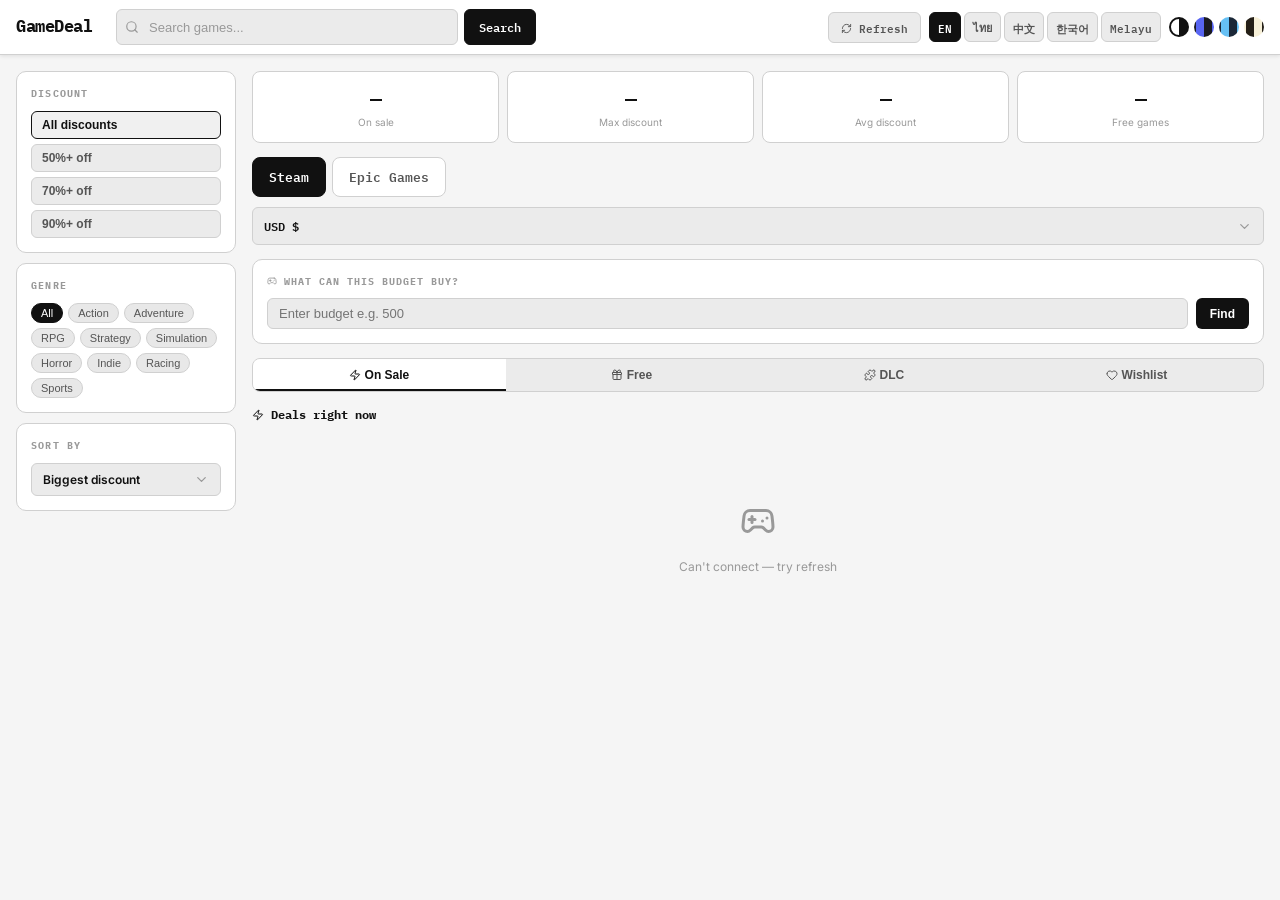
==== Home.html @ f9b7adf9 "update" ====
<!DOCTYPE html>
<html lang="en" data-theme="mono">
<head>
<meta charset="UTF-8">
<meta name="viewport" content="width=device-width, initial-scale=1.0">
<meta http-equiv="Cache-Control" content="no-cache, no-store, must-revalidate">
<meta http-equiv="Pragma" content="no-cache">
<meta http-equiv="Expires" content="0">
<script>
(function () {
  if (!/[?&]r=/.test(location.search)) {
    location.replace(location.pathname + '?r=' + Date.now() + location.hash);
  } else {
    history.replaceState(null, '', location.pathname + location.hash);
  }
})();
</script>
<title>GameDeal — Now</title>
<link rel="preconnect" href="https://fonts.googleapis.com">
<link href="https://fonts.googleapis.com/css2?family=IBM+Plex+Mono:wght@400;600;700&family=Inter:wght@400;500;600;700&display=swap" rel="stylesheet">
<script>document.write('<link rel="stylesheet" href="app/app.css?t=' + Date.now() + '">');</script>
<noscript><link rel="stylesheet" href="app/app.css"></noscript>
</head>
<body>

<header>
  <div class="hi">
    <a class="logo" href="#">Game<span>Deal</span></a>
    <div class="live-dot" id="liveDot" style="display:none"></div>
    <span class="live-label" id="liveLabel" style="display:none">LIVE</span>
    <span class="updated-at" id="updatedAt"></span>
    <div class="hs">
      <span class="si" data-icon="search"></span>
      <input type="text" id="searchInput" data-i18n-ph="search_ph" autocomplete="off">
      <button class="search-go" id="searchBtn" onclick="doSearch()" data-i18n="search_btn">Search</button>
    </div>
    <div class="hr">
      <button class="filter-btn" id="filterBtn" onclick="toggleSidebarMobile()"><span data-icon="filter"></span> <span data-i18n="filter">Filters</span></button>
      <button class="refresh-btn" id="refreshBtn" onclick="hardReload()"><span data-icon="refresh"></span> <span data-i18n="refresh">Refresh</span></button>
      <div class="lp">
        <button class="lb" data-l="en">EN</button>
        <button class="lb" data-l="th">ไทย</button>
        <button class="lb" data-l="zh">中文</button>
        <button class="lb" data-l="ko">한국어</button>
        <button class="lb" data-l="ms">Melayu</button>
      </div>
      <div class="tp">
        <button class="tb on" data-t="mono" title="Mono"></button>
        <button class="tb" data-t="dark" title="Dark"></button>
        <button class="tb" data-t="steam" title="Steam"></button>
        <button class="tb" data-t="paper" title="Paper"></button>
      </div>
    </div>
  </div>
</header>

<div class="sidebar-overlay" id="sidebarOverlay"></div>

<div class="layout">
  <aside class="sidebar" id="sidebar">
    <div class="fs">
      <div class="ft" data-i18n="discount">Discount</div>
      <div class="dbtns">
        <button class="db on" data-disc="0" data-i18n="disc_all">All discounts</button>
        <button class="db" data-disc="50" data-i18n="disc_50">50%+ off</button>
        <button class="db" data-disc="70" data-i18n="disc_70">70%+ off</button>
        <button class="db" data-disc="90" data-i18n="disc_90">90%+ off</button>
      </div>
    </div>

    <div class="fs" id="genreSection">
      <div class="ft" data-i18n="genre_label">Genre</div>
      <div class="ggrid" id="genreFilter">
        <button class="gt on" data-g="" data-i18n="genre_all">All</button>
        <button class="gt" data-g="Action">Action</button>
        <button class="gt" data-g="Adventure">Adventure</button>
        <button class="gt" data-g="RPG">RPG</button>
        <button class="gt" data-g="Strategy">Strategy</button>
        <button class="gt" data-g="Simulation">Simulation</button>
        <button class="gt" data-g="Horror">Horror</button>
        <button class="gt" data-g="Indie">Indie</button>
        <button class="gt" data-g="Racing">Racing</button>
        <button class="gt" data-g="Sports">Sports</button>
      </div>
    </div>

    <div class="fs">
      <div class="ft" data-i18n="sort_label">Sort by</div>
      <div class="dd" id="sortDd"></div>
    </div>
  </aside>

  <main>
    <div class="stats">
      <div class="sc"><span class="sn" id="stTotal">—</span><div class="sl" data-i18n="stat_total">On sale</div></div>
      <div class="sc"><span class="sn" id="stMax">—</span><div class="sl" data-i18n="stat_max">Max discount</div></div>
      <div class="sc"><span class="sn" id="stAvg">—</span><div class="sl" data-i18n="stat_avg">Avg discount</div></div>
      <div class="sc"><span class="sn" id="stFree">—</span><div class="sl" data-i18n="stat_free">Free games</div></div>
    </div>

    <div class="switch-row">
      <div class="source-switch" id="sourceSwitch"></div>
      <div class="cur-wrap" id="currencyWrap"></div>
    </div>

    <div class="bp">
      <div class="bpt"><span data-icon="gamepad"></span> <span data-i18n="budget_q">What can this budget buy?</span></div>
      <div class="brow">
        <input type="number" id="budgetIn" data-i18n-ph="budget_ph" min="0">
        <button onclick="calcBudget()" data-i18n="budget_find">Find</button>
      </div>
      <div class="bout" id="budgetOut"></div>
    </div>

    <div class="tabs">
      <button class="tab on" data-tab="sale" onclick="switchTab('sale')"><span data-icon="zap"></span> <span data-i18n="tab_sale">On Sale</span></button>
      <button class="tab" data-tab="free" onclick="switchTab('free')"><span data-icon="gift"></span> <span data-i18n="tab_free">Free</span></button>
      <button class="tab" data-tab="dlc" onclick="switchTab('dlc')"><span data-icon="puzzle"></span> <span data-i18n="tab_dlc">DLC</span></button>
      <button class="tab" data-tab="wish" onclick="switchTab('wish')"><span data-icon="heart"></span> <span data-i18n="tab_wish">Wishlist</span></button>
    </div>

    <div class="sh">
      <span class="st" id="secTitle"></span>
      <span class="rc" id="rcCount"></span>
    </div>

    <div class="gg" id="gameGrid"></div>
    <div id="sentinel"></div>
    <div class="lmi" id="lmi" data-i18n="loading">Loading...</div>
  </main>
</div>

<div class="toast" id="toast"></div>

<script>
(function () {
  var t = Date.now();
  ['config.js', 'app/i18n.js', 'sources/steam.js', 'sources/cheapshark.js', 'app/main.js'].forEach(function (src) {
    document.write('<script src="' + src + '?t=' + t + '"><\/script>');
  });
})();
</script>
</body>
</html>
---- app/app.css ----
:root[data-theme="mono"]{--bg:#f5f5f5;--surface:#fff;--surface2:#ebebeb;--border:#d0d0d0;--text:#111;--text2:#555;--text3:#999;--accent:#111;--accent-text:#fff;--sale-bg:#111;--sale-text:#fff;--tag-bg:#e8e8e8;--sh:0 1px 4px rgba(0,0,0,.1);--hover:#f0f0f0}
:root[data-theme="dark"]{--bg:#0f0f13;--surface:#1a1a22;--surface2:#252530;--border:#2e2e3a;--text:#f0f0f0;--text2:#a0a0b0;--text3:#606070;--accent:#5865f2;--accent-text:#fff;--sale-bg:#5865f2;--sale-text:#fff;--tag-bg:#252530;--sh:0 2px 8px rgba(0,0,0,.5);--hover:#20202a}
:root[data-theme="steam"]{--bg:#1b2838;--surface:#16202d;--surface2:#213246;--border:#2a475e;--text:#c6d4df;--text2:#8f98a0;--text3:#556772;--accent:#66c0f4;--accent-text:#1b2838;--sale-bg:#4c6b22;--sale-text:#a4d007;--tag-bg:#213246;--sh:0 2px 8px rgba(0,0,0,.6);--hover:#1e3344}
:root[data-theme="paper"]{--bg:#f7f0d8;--surface:#fffdf3;--surface2:#efe6c6;--border:#dccfa3;--text:#3a3320;--text2:#6d6340;--text3:#a99c6e;--accent:#241f17;--accent-text:#fff;--sale-bg:#241f17;--sale-text:#fff;--tag-bg:#ece1bf;--sh:0 1px 4px rgba(120,100,40,.15);--hover:#f1e9ce}
*,*::before,*::after{box-sizing:border-box;margin:0;padding:0}
body{background:var(--bg);color:var(--text);font-family:'Inter',sans-serif;font-size:14px;line-height:1.5;transition:background .2s,color .2s;min-height:100vh}

header{background:var(--surface);border-bottom:1px solid var(--border);position:sticky;top:0;z-index:100;box-shadow:var(--sh)}
.hi{max-width:1300px;margin:0 auto;padding:0 16px;height:54px;display:flex;align-items:center;gap:12px}
.logo{font-family:'IBM Plex Mono',monospace;font-weight:700;font-size:17px;color:var(--text);text-decoration:none;flex-shrink:0;letter-spacing:-.5px}
.logo span{color:var(--accent)}
.live-dot{width:7px;height:7px;background:#4ade80;border-radius:50%;animation:blink 1.8s ease-in-out infinite;flex-shrink:0}
.live-label{font-family:'IBM Plex Mono',monospace;font-size:10px;color:#4ade80;font-weight:700;letter-spacing:.5px;flex-shrink:0}
@keyframes blink{0%,100%{opacity:1}50%{opacity:.3}}
.updated-at{font-size:10px;color:var(--text3);flex-shrink:0;white-space:nowrap}
.hs{flex:1;max-width:420px;position:relative;display:flex;gap:6px}
.hs input{flex:1;min-width:0;padding:7px 12px 7px 32px;border:1px solid var(--border);border-radius:6px;background:var(--surface2);color:var(--text);font-size:13px;outline:none;transition:border-color .15s}
.hs input:focus{border-color:var(--accent)}
.hs input::placeholder{color:var(--text3)}
.si{position:absolute;left:9px;top:50%;transform:translateY(-50%);color:var(--text3);font-size:14px;pointer-events:none;z-index:1;display:flex;align-items:center}
.ic{width:1em;height:1em;display:inline-block;vertical-align:-.14em;flex-shrink:0}
.ic.spin{animation:spin .9s linear infinite}
.search-go{flex-shrink:0;padding:7px 14px;background:var(--accent);color:var(--accent-text);border:1px solid var(--accent);border-radius:6px;font-size:12px;font-weight:600;cursor:pointer;white-space:nowrap;font-family:'IBM Plex Mono',monospace;transition:opacity .15s}
.search-go:hover{opacity:.85}
.search-go:active{transform:translateY(1px)}
.hr{margin-left:auto;display:flex;align-items:center;gap:8px;flex-shrink:0}
.tp{display:flex;gap:5px}
.tb{width:20px;height:20px;border-radius:50%;border:2px solid transparent;cursor:pointer;transition:transform .15s,border-color .15s;flex-shrink:0}
.tb:hover{transform:scale(1.2)}
.tb.on{border-color:var(--accent)}
.tb[data-t="mono"]{background:conic-gradient(#111 0deg 180deg,#fff 180deg)}
.tb[data-t="dark"]{background:conic-gradient(#1a1a22 0deg 180deg,#5865f2 180deg)}
.tb[data-t="steam"]{background:conic-gradient(#1b2838 0deg 180deg,#66c0f4 180deg)}
.tb[data-t="paper"]{background:conic-gradient(#f7f0d8 0deg 180deg,#241f17 180deg)}
.refresh-btn{padding:5px 12px;background:var(--surface2);color:var(--text2);border:1px solid var(--border);border-radius:6px;font-size:11px;font-weight:600;cursor:pointer;transition:all .15s;font-family:'IBM Plex Mono',monospace;white-space:nowrap}
.refresh-btn:hover{border-color:var(--accent);color:var(--accent)}
.refresh-btn.spinning .ic{animation:spin .8s linear infinite}
@keyframes spin{to{transform:rotate(360deg)}}
.filter-btn{display:none;padding:6px 11px;background:var(--surface2);color:var(--text2);border:1px solid var(--border);border-radius:6px;font-size:12px;cursor:pointer;white-space:nowrap}
.filter-btn:hover{border-color:var(--accent);color:var(--accent)}

.layout{max-width:1300px;margin:0 auto;padding:16px 16px;display:grid;grid-template-columns:220px 1fr;gap:16px;align-items:start}
.layout.full{grid-template-columns:1fr}

.sidebar{position:sticky;top:70px;display:flex;flex-direction:column;gap:10px}
.fs{background:var(--surface);border:1px solid var(--border);border-radius:10px;padding:14px}
.ft{font-family:'IBM Plex Mono',monospace;font-size:10px;font-weight:700;letter-spacing:1.2px;text-transform:uppercase;color:var(--text3);margin-bottom:10px}
.bwrap{position:relative}
.bwrap span{position:absolute;left:9px;top:50%;transform:translateY(-50%);color:var(--text3);font-size:12px;pointer-events:none}
.binp{width:100%;padding:7px 10px 7px 24px;border:1px solid var(--border);border-radius:6px;background:var(--surface2);color:var(--text);font-size:13px;outline:none}
.binp:focus{border-color:var(--accent)}
.bres{margin-top:6px;font-size:11px;color:var(--accent);font-weight:600;min-height:16px}
.dbtns{display:flex;flex-direction:column;gap:5px}
.db{padding:6px 10px;border:1px solid var(--border);border-radius:6px;background:var(--surface2);color:var(--text2);font-size:12px;font-weight:600;cursor:pointer;text-align:left;transition:all .12s}
.db:hover,.db.on{border-color:var(--accent);color:var(--accent);background:var(--hover)}
.ggrid{display:flex;flex-wrap:wrap;gap:5px}
.gt{padding:3px 9px;border:1px solid var(--border);border-radius:20px;background:var(--tag-bg);color:var(--text2);font-size:11px;cursor:pointer;transition:all .12s}
.gt:hover,.gt.on{background:var(--accent);color:var(--accent-text);border-color:var(--accent)}
.dd{position:relative;width:100%}
.dd-btn{width:100%;display:flex;align-items:center;justify-content:space-between;gap:6px;padding:8px 11px;border:1px solid var(--border);border-radius:6px;background:var(--surface2);color:var(--text);font-size:12px;font-weight:600;cursor:pointer;font-family:inherit;transition:border-color .15s,box-shadow .15s}
.dd-btn:hover{border-color:var(--accent)}
.dd.open .dd-btn{border-color:var(--accent);box-shadow:0 0 0 3px color-mix(in srgb,var(--accent) 16%,transparent)}
.dd-chev{width:15px;height:15px;color:var(--text3);transition:transform .2s;flex-shrink:0}
.dd.open .dd-chev{transform:rotate(180deg)}
.dd-list{position:absolute;top:calc(100% + 5px);left:0;right:0;z-index:60;background:var(--surface);border:1px solid var(--border);border-radius:8px;box-shadow:0 8px 24px rgba(0,0,0,.18);padding:4px;opacity:0;visibility:hidden;transform:translateY(-6px);transition:opacity .16s,transform .16s,visibility .16s;max-height:280px;overflow-y:auto}
.dd.open .dd-list{opacity:1;visibility:visible;transform:translateY(0)}
.dd-opt{padding:8px 10px;border-radius:5px;font-size:12px;color:var(--text2);cursor:pointer;white-space:nowrap;transition:background .12s,color .12s}
.dd-opt:hover{background:var(--hover);color:var(--text)}
.dd-opt.on{background:var(--accent);color:var(--accent-text);font-weight:600}

.stats{display:grid;grid-template-columns:repeat(4,1fr);gap:8px;margin-bottom:14px}
.sc{background:var(--surface);border:1px solid var(--border);border-radius:8px;padding:12px 14px;text-align:center}
.sn{font-family:'IBM Plex Mono',monospace;font-size:20px;font-weight:700;color:var(--accent);display:block}
.sl{font-size:10px;color:var(--text3);margin-top:1px}

.switch-row{display:flex;align-items:center;gap:10px;margin-bottom:14px;flex-wrap:wrap}
.source-switch{display:flex;gap:6px;flex-wrap:wrap}
.src-tab{padding:8px 16px;border:1px solid var(--border);border-radius:8px;background:var(--surface);color:var(--text2);font-size:13px;font-weight:600;cursor:pointer;transition:all .15s;font-family:'IBM Plex Mono',monospace}
.src-tab:hover{border-color:var(--accent);color:var(--accent)}
.src-tab.on{background:var(--accent);color:var(--accent-text);border-color:var(--accent)}
.cur-wrap{margin-left:auto;min-width:150px}
.cur-wrap .dd-btn{font-family:'IBM Plex Mono',monospace}
.lp{display:flex;gap:3px}
.lb{padding:4px 8px;border:1px solid var(--border);border-radius:6px;background:var(--surface2);color:var(--text2);font-size:11px;font-weight:600;cursor:pointer;font-family:'IBM Plex Mono',monospace;transition:all .15s}
.lb:hover{border-color:var(--accent);color:var(--accent)}
.lb.on{background:var(--accent);color:var(--accent-text);border-color:var(--accent)}

.bp{background:var(--surface);border:1px solid var(--border);border-radius:10px;padding:14px;margin-bottom:14px}
.bpt{font-family:'IBM Plex Mono',monospace;font-size:10px;font-weight:700;letter-spacing:1px;text-transform:uppercase;color:var(--text3);margin-bottom:9px}
.brow{display:flex;gap:8px}
.brow input{flex:1;padding:7px 11px;border:1px solid var(--border);border-radius:6px;background:var(--surface2);color:var(--text);font-size:13px;outline:none;min-width:0}
.brow input:focus{border-color:var(--accent)}
.brow button{padding:7px 14px;background:var(--accent);color:var(--accent-text);border:none;border-radius:6px;font-size:12px;font-weight:600;cursor:pointer;white-space:nowrap}
.bout{margin-top:10px;display:none}
.bout.show{display:block}
.bsum{font-size:12px;color:var(--text2);margin-bottom:7px}
.bsum strong{color:var(--accent);font-family:'IBM Plex Mono',monospace}
.blist{display:flex;flex-direction:column;gap:5px}
.bi{display:flex;align-items:center;gap:8px;padding:5px 9px;background:var(--surface2);border-radius:6px;font-size:12px}
.bi img{width:38px;height:22px;object-fit:cover;border-radius:3px;flex-shrink:0}
.bin{flex:1;font-weight:500;color:var(--text);min-width:0;overflow:hidden;text-overflow:ellipsis;white-space:nowrap}
.bip{font-family:'IBM Plex Mono',monospace;font-weight:700;color:var(--accent);font-size:11px;flex-shrink:0}
.btot{margin-top:7px;text-align:right;font-size:12px;color:var(--text2)}
.btot strong{color:var(--accent);font-family:'IBM Plex Mono',monospace;font-size:14px}

.tabs{display:flex;margin-bottom:14px;border:1px solid var(--border);border-radius:8px;overflow:hidden;background:var(--surface2)}
.tab{flex:1;padding:9px 0;text-align:center;font-size:12px;font-weight:600;cursor:pointer;color:var(--text2);border:none;background:none;transition:all .15s}
.tab.on{background:var(--surface);color:var(--accent);box-shadow:inset 0 -2px 0 var(--accent)}
.tab:hover:not(.on){color:var(--text)}

.sh{display:flex;align-items:center;justify-content:space-between;margin-bottom:10px}
.st{font-family:'IBM Plex Mono',monospace;font-size:12px;font-weight:700;color:var(--text)}
.rc{font-size:11px;color:var(--text3)}

.gg{display:grid;grid-template-columns:repeat(auto-fill,minmax(174px,1fr));gap:10px}
.gc{background:var(--surface);border:1px solid var(--border);border-radius:10px;overflow:hidden;cursor:pointer;transition:transform .15s,box-shadow .15s;text-decoration:none;display:block;color:inherit}
.gc:hover{transform:translateY(-2px);box-shadow:0 6px 16px rgba(0,0,0,.13)}
.gthumb{width:100%;aspect-ratio:16/9;background:var(--surface2);position:relative;overflow:hidden}
.gthumb img{width:100%;height:100%;object-fit:cover;display:block;transition:transform .2s}
.gc:hover .gthumb img{transform:scale(1.04)}
.dbadge{position:absolute;top:5px;left:5px;background:var(--sale-bg);color:var(--sale-text);font-family:'IBM Plex Mono',monospace;font-size:10px;font-weight:700;padding:2px 5px;border-radius:3px}
.dbadge.dlc{background:#8b5cf6;color:#fff}
.wbtn{position:absolute;top:5px;right:5px;width:24px;height:24px;border-radius:50%;background:rgba(0,0,0,.55);border:none;cursor:pointer;color:#fff;display:flex;align-items:center;justify-content:center;transition:transform .15s;backdrop-filter:blur(4px)}
.wbtn .ic{width:14px;height:14px}
.wbtn:hover{transform:scale(1.15)}
.wbtn.on{background:rgba(232,48,90,.85)}
.wbtn.on .ic{fill:currentColor}
.gi{padding:9px 11px 11px}
.gname{font-size:11px;font-weight:600;color:var(--text);margin-bottom:1px;white-space:nowrap;overflow:hidden;text-overflow:ellipsis}
.gdev{font-size:10px;color:var(--text3);margin-bottom:6px;white-space:nowrap;overflow:hidden;text-overflow:ellipsis}
.gtags2{display:flex;flex-wrap:wrap;gap:3px;margin-bottom:6px;min-height:16px}
.gtag2{padding:1px 5px;background:var(--tag-bg);color:var(--text3);border-radius:3px;font-size:9px}
.grow{display:flex;align-items:center;justify-content:space-between;gap:4px}
.porig{font-size:10px;color:var(--text3);text-decoration:line-through}
.pnew{font-family:'IBM Plex Mono',monospace;font-size:13px;font-weight:700;color:var(--accent)}
.pfree{font-family:'IBM Plex Mono',monospace;font-size:12px;font-weight:700;color:#4ade80}
.grating{font-size:10px;color:var(--text3);font-family:'IBM Plex Mono',monospace;white-space:nowrap;display:inline-flex;align-items:center;gap:2px}
.grating .ic{fill:currentColor}

.gskel{background:var(--surface);border:1px solid var(--border);border-radius:10px;overflow:hidden;animation:pulse 1.4s ease-in-out infinite}
.sk-img{width:100%;aspect-ratio:16/9;background:var(--surface2)}
.sk-body{padding:9px 11px 11px}
.sk-line{height:9px;background:var(--surface2);border-radius:4px;margin-bottom:5px}
.sk-line.w70{width:70%}.sk-line.w45{width:45%}.sk-line.w80{width:80%}
@keyframes pulse{0%,100%{opacity:1}50%{opacity:.45}}

.empty{grid-column:1/-1;text-align:center;padding:60px 20px;color:var(--text3)}
.empty .big{font-size:36px;margin-bottom:10px}
.empty p{font-size:12px}
#sentinel{height:1px}
.lmi{text-align:center;padding:18px;font-size:11px;color:var(--text3);font-family:'IBM Plex Mono',monospace;display:none}

.toast{position:fixed;bottom:22px;left:50%;transform:translateX(-50%) translateY(70px);background:var(--surface);border:1px solid var(--border);color:var(--text);padding:9px 18px;border-radius:8px;font-size:12px;box-shadow:0 4px 18px rgba(0,0,0,.2);z-index:300;transition:transform .22s;white-space:nowrap;pointer-events:none}
.toast.show{transform:translateX(-50%) translateY(0)}

.sidebar-overlay{display:none;position:fixed;inset:0;z-index:149;background:rgba(0,0,0,.5);backdrop-filter:blur(2px)}
.sidebar-overlay.show{display:block}

@media(max-width:900px){
  .tp{display:none}
  .updated-at{display:none}
}

@media(max-width:768px){
  .hi{gap:8px;padding:0 12px}
  .hs{max-width:none;flex:1}
  .refresh-btn{display:none}
  .filter-btn{display:flex;align-items:center;gap:4px}

  .layout{grid-template-columns:1fr !important;padding:12px}
  .layout.full{grid-template-columns:1fr}

  .sidebar{
    position:fixed;
    top:54px;
    left:0;
    bottom:0;
    width:min(280px,85vw);
    transform:translateX(-100%);
    transition:transform .25s ease;
    z-index:150;
    overflow-y:auto;
    background:var(--surface);
    border-right:1px solid var(--border);
    padding:12px;
    display:flex !important;
    flex-direction:column;
    gap:10px;
    box-shadow:4px 0 24px rgba(0,0,0,.15);
  }
  .sidebar.open{transform:translateX(0)}

  .stats{grid-template-columns:repeat(2,1fr)}
  .gg{grid-template-columns:repeat(auto-fill,minmax(148px,1fr));gap:8px}

  .tabs .tab{font-size:11px;padding:8px 4px}

  .bp{padding:12px}
  .brow{flex-direction:column}
  .brow button{width:100%}
}

@media(max-width:400px){
  .gg{grid-template-columns:repeat(2,1fr)}
  .logo{font-size:15px}
}
---- app/app.css ----
:root[data-theme="mono"]{--bg:#f5f5f5;--surface:#fff;--surface2:#ebebeb;--border:#d0d0d0;--text:#111;--text2:#555;--text3:#999;--accent:#111;--accent-text:#fff;--sale-bg:#111;--sale-text:#fff;--tag-bg:#e8e8e8;--sh:0 1px 4px rgba(0,0,0,.1);--hover:#f0f0f0}
:root[data-theme="dark"]{--bg:#0f0f13;--surface:#1a1a22;--surface2:#252530;--border:#2e2e3a;--text:#f0f0f0;--text2:#a0a0b0;--text3:#606070;--accent:#5865f2;--accent-text:#fff;--sale-bg:#5865f2;--sale-text:#fff;--tag-bg:#252530;--sh:0 2px 8px rgba(0,0,0,.5);--hover:#20202a}
:root[data-theme="steam"]{--bg:#1b2838;--surface:#16202d;--surface2:#213246;--border:#2a475e;--text:#c6d4df;--text2:#8f98a0;--text3:#556772;--accent:#66c0f4;--accent-text:#1b2838;--sale-bg:#4c6b22;--sale-text:#a4d007;--tag-bg:#213246;--sh:0 2px 8px rgba(0,0,0,.6);--hover:#1e3344}
:root[data-theme="paper"]{--bg:#f7f0d8;--surface:#fffdf3;--surface2:#efe6c6;--border:#dccfa3;--text:#3a3320;--text2:#6d6340;--text3:#a99c6e;--accent:#241f17;--accent-text:#fff;--sale-bg:#241f17;--sale-text:#fff;--tag-bg:#ece1bf;--sh:0 1px 4px rgba(120,100,40,.15);--hover:#f1e9ce}
*,*::before,*::after{box-sizing:border-box;margin:0;padding:0}
body{background:var(--bg);color:var(--text);font-family:'Inter',sans-serif;font-size:14px;line-height:1.5;transition:background .2s,color .2s;min-height:100vh}

header{background:var(--surface);border-bottom:1px solid var(--border);position:sticky;top:0;z-index:100;box-shadow:var(--sh)}
.hi{max-width:1300px;margin:0 auto;padding:0 16px;height:54px;display:flex;align-items:center;gap:12px}
.logo{font-family:'IBM Plex Mono',monospace;font-weight:700;font-size:17px;color:var(--text);text-decoration:none;flex-shrink:0;letter-spacing:-.5px}
.logo span{color:var(--accent)}
.live-dot{width:7px;height:7px;background:#4ade80;border-radius:50%;animation:blink 1.8s ease-in-out infinite;flex-shrink:0}
.live-label{font-family:'IBM Plex Mono',monospace;font-size:10px;color:#4ade80;font-weight:700;letter-spacing:.5px;flex-shrink:0}
@keyframes blink{0%,100%{opacity:1}50%{opacity:.3}}
.updated-at{font-size:10px;color:var(--text3);flex-shrink:0;white-space:nowrap}
.hs{flex:1;max-width:420px;position:relative;display:flex;gap:6px}
.hs input{flex:1;min-width:0;padding:7px 12px 7px 32px;border:1px solid var(--border);border-radius:6px;background:var(--surface2);color:var(--text);font-size:13px;outline:none;transition:border-color .15s}
.hs input:focus{border-color:var(--accent)}
.hs input::placeholder{color:var(--text3)}
.si{position:absolute;left:9px;top:50%;transform:translateY(-50%);color:var(--text3);font-size:14px;pointer-events:none;z-index:1;display:flex;align-items:center}
.ic{width:1em;height:1em;display:inline-block;vertical-align:-.14em;flex-shrink:0}
.ic.spin{animation:spin .9s linear infinite}
.search-go{flex-shrink:0;padding:7px 14px;background:var(--accent);color:var(--accent-text);border:1px solid var(--accent);border-radius:6px;font-size:12px;font-weight:600;cursor:pointer;white-space:nowrap;font-family:'IBM Plex Mono',monospace;transition:opacity .15s}
.search-go:hover{opacity:.85}
.search-go:active{transform:translateY(1px)}
.hr{margin-left:auto;display:flex;align-items:center;gap:8px;flex-shrink:0}
.tp{display:flex;gap:5px}
.tb{width:20px;height:20px;border-radius:50%;border:2px solid transparent;cursor:pointer;transition:transform .15s,border-color .15s;flex-shrink:0}
.tb:hover{transform:scale(1.2)}
.tb.on{border-color:var(--accent)}
.tb[data-t="mono"]{background:conic-gradient(#111 0deg 180deg,#fff 180deg)}
.tb[data-t="dark"]{background:conic-gradient(#1a1a22 0deg 180deg,#5865f2 180deg)}
.tb[data-t="steam"]{background:conic-gradient(#1b2838 0deg 180deg,#66c0f4 180deg)}
.tb[data-t="paper"]{background:conic-gradient(#f7f0d8 0deg 180deg,#241f17 180deg)}
.refresh-btn{padding:5px 12px;background:var(--surface2);color:var(--text2);border:1px solid var(--border);border-radius:6px;font-size:11px;font-weight:600;cursor:pointer;transition:all .15s;font-family:'IBM Plex Mono',monospace;white-space:nowrap}
.refresh-btn:hover{border-color:var(--accent);color:var(--accent)}
.refresh-btn.spinning .ic{animation:spin .8s linear infinite}
@keyframes spin{to{transform:rotate(360deg)}}
.filter-btn{display:none;padding:6px 11px;background:var(--surface2);color:var(--text2);border:1px solid var(--border);border-radius:6px;font-size:12px;cursor:pointer;white-space:nowrap}
.filter-btn:hover{border-color:var(--accent);color:var(--accent)}

.layout{max-width:1300px;margin:0 auto;padding:16px 16px;display:grid;grid-template-columns:220px 1fr;gap:16px;align-items:start}
.layout.full{grid-template-columns:1fr}

.sidebar{position:sticky;top:70px;display:flex;flex-direction:column;gap:10px}
.fs{background:var(--surface);border:1px solid var(--border);border-radius:10px;padding:14px}
.ft{font-family:'IBM Plex Mono',monospace;font-size:10px;font-weight:700;letter-spacing:1.2px;text-transform:uppercase;color:var(--text3);margin-bottom:10px}
.bwrap{position:relative}
.bwrap span{position:absolute;left:9px;top:50%;transform:translateY(-50%);color:var(--text3);font-size:12px;pointer-events:none}
.binp{width:100%;padding:7px 10px 7px 24px;border:1px solid var(--border);border-radius:6px;background:var(--surface2);color:var(--text);font-size:13px;outline:none}
.binp:focus{border-color:var(--accent)}
.bres{margin-top:6px;font-size:11px;color:var(--accent);font-weight:600;min-height:16px}
.dbtns{display:flex;flex-direction:column;gap:5px}
.db{padding:6px 10px;border:1px solid var(--border);border-radius:6px;background:var(--surface2);color:var(--text2);font-size:12px;font-weight:600;cursor:pointer;text-align:left;transition:all .12s}
.db:hover,.db.on{border-color:var(--accent);color:var(--accent);background:var(--hover)}
.ggrid{display:flex;flex-wrap:wrap;gap:5px}
.gt{padding:3px 9px;border:1px solid var(--border);border-radius:20px;background:var(--tag-bg);color:var(--text2);font-size:11px;cursor:pointer;transition:all .12s}
.gt:hover,.gt.on{background:var(--accent);color:var(--accent-text);border-color:var(--accent)}
.dd{position:relative;width:100%}
.dd-btn{width:100%;display:flex;align-items:center;justify-content:space-between;gap:6px;padding:8px 11px;border:1px solid var(--border);border-radius:6px;background:var(--surface2);color:var(--text);font-size:12px;font-weight:600;cursor:pointer;font-family:inherit;transition:border-color .15s,box-shadow .15s}
.dd-btn:hover{border-color:var(--accent)}
.dd.open .dd-btn{border-color:var(--accent);box-shadow:0 0 0 3px color-mix(in srgb,var(--accent) 16%,transparent)}
.dd-chev{width:15px;height:15px;color:var(--text3);transition:transform .2s;flex-shrink:0}
.dd.open .dd-chev{transform:rotate(180deg)}
.dd-list{position:absolute;top:calc(100% + 5px);left:0;right:0;z-index:60;background:var(--surface);border:1px solid var(--border);border-radius:8px;box-shadow:0 8px 24px rgba(0,0,0,.18);padding:4px;opacity:0;visibility:hidden;transform:translateY(-6px);transition:opacity .16s,transform .16s,visibility .16s;max-height:280px;overflow-y:auto}
.dd.open .dd-list{opacity:1;visibility:visible;transform:translateY(0)}
.dd-opt{padding:8px 10px;border-radius:5px;font-size:12px;color:var(--text2);cursor:pointer;white-space:nowrap;transition:background .12s,color .12s}
.dd-opt:hover{background:var(--hover);color:var(--text)}
.dd-opt.on{background:var(--accent);color:var(--accent-text);font-weight:600}

.stats{display:grid;grid-template-columns:repeat(4,1fr);gap:8px;margin-bottom:14px}
.sc{background:var(--surface);border:1px solid var(--border);border-radius:8px;padding:12px 14px;text-align:center}
.sn{font-family:'IBM Plex Mono',monospace;font-size:20px;font-weight:700;color:var(--accent);display:block}
.sl{font-size:10px;color:var(--text3);margin-top:1px}

.switch-row{display:flex;align-items:center;gap:10px;margin-bottom:14px;flex-wrap:wrap}
.source-switch{display:flex;gap:6px;flex-wrap:wrap}
.src-tab{padding:8px 16px;border:1px solid var(--border);border-radius:8px;background:var(--surface);color:var(--text2);font-size:13px;font-weight:600;cursor:pointer;transition:all .15s;font-family:'IBM Plex Mono',monospace}
.src-tab:hover{border-color:var(--accent);color:var(--accent)}
.src-tab.on{background:var(--accent);color:var(--accent-text);border-color:var(--accent)}
.cur-wrap{margin-left:auto;min-width:150px}
.cur-wrap .dd-btn{font-family:'IBM Plex Mono',monospace}
.lp{display:flex;gap:3px}
.lb{padding:4px 8px;border:1px solid var(--border);border-radius:6px;background:var(--surface2);color:var(--text2);font-size:11px;font-weight:600;cursor:pointer;font-family:'IBM Plex Mono',monospace;transition:all .15s}
.lb:hover{border-color:var(--accent);color:var(--accent)}
.lb.on{background:var(--accent);color:var(--accent-text);border-color:var(--accent)}

.bp{background:var(--surface);border:1px solid var(--border);border-radius:10px;padding:14px;margin-bottom:14px}
.bpt{font-family:'IBM Plex Mono',monospace;font-size:10px;font-weight:700;letter-spacing:1px;text-transform:uppercase;color:var(--text3);margin-bottom:9px}
.brow{display:flex;gap:8px}
.brow input{flex:1;padding:7px 11px;border:1px solid var(--border);border-radius:6px;background:var(--surface2);color:var(--text);font-size:13px;outline:none;min-width:0}
.brow input:focus{border-color:var(--accent)}
.brow button{padding:7px 14px;background:var(--accent);color:var(--accent-text);border:none;border-radius:6px;font-size:12px;font-weight:600;cursor:pointer;white-space:nowrap}
.bout{margin-top:10px;display:none}
.bout.show{display:block}
.bsum{font-size:12px;color:var(--text2);margin-bottom:7px}
.bsum strong{color:var(--accent);font-family:'IBM Plex Mono',monospace}
.blist{display:flex;flex-direction:column;gap:5px}
.bi{display:flex;align-items:center;gap:8px;padding:5px 9px;background:var(--surface2);border-radius:6px;font-size:12px}
.bi img{width:38px;height:22px;object-fit:cover;border-radius:3px;flex-shrink:0}
.bin{flex:1;font-weight:500;color:var(--text);min-width:0;overflow:hidden;text-overflow:ellipsis;white-space:nowrap}
.bip{font-family:'IBM Plex Mono',monospace;font-weight:700;color:var(--accent);font-size:11px;flex-shrink:0}
.btot{margin-top:7px;text-align:right;font-size:12px;color:var(--text2)}
.btot strong{color:var(--accent);font-family:'IBM Plex Mono',monospace;font-size:14px}

.tabs{display:flex;margin-bottom:14px;border:1px solid var(--border);border-radius:8px;overflow:hidden;background:var(--surface2)}
.tab{flex:1;padding:9px 0;text-align:center;font-size:12px;font-weight:600;cursor:pointer;color:var(--text2);border:none;background:none;transition:all .15s}
.tab.on{background:var(--surface);color:var(--accent);box-shadow:inset 0 -2px 0 var(--accent)}
.tab:hover:not(.on){color:var(--text)}

.sh{display:flex;align-items:center;justify-content:space-between;margin-bottom:10px}
.st{font-family:'IBM Plex Mono',monospace;font-size:12px;font-weight:700;color:var(--text)}
.rc{font-size:11px;color:var(--text3)}

.gg{display:grid;grid-template-columns:repeat(auto-fill,minmax(174px,1fr));gap:10px}
.gc{background:var(--surface);border:1px solid var(--border);border-radius:10px;overflow:hidden;cursor:pointer;transition:transform .15s,box-shadow .15s;text-decoration:none;display:block;color:inherit}
.gc:hover{transform:translateY(-2px);box-shadow:0 6px 16px rgba(0,0,0,.13)}
.gthumb{width:100%;aspect-ratio:16/9;background:var(--surface2);position:relative;overflow:hidden}
.gthumb img{width:100%;height:100%;object-fit:cover;display:block;transition:transform .2s}
.gc:hover .gthumb img{transform:scale(1.04)}
.dbadge{position:absolute;top:5px;left:5px;background:var(--sale-bg);color:var(--sale-text);font-family:'IBM Plex Mono',monospace;font-size:10px;font-weight:700;padding:2px 5px;border-radius:3px}
.dbadge.dlc{background:#8b5cf6;color:#fff}
.wbtn{position:absolute;top:5px;right:5px;width:24px;height:24px;border-radius:50%;background:rgba(0,0,0,.55);border:none;cursor:pointer;color:#fff;display:flex;align-items:center;justify-content:center;transition:transform .15s;backdrop-filter:blur(4px)}
.wbtn .ic{width:14px;height:14px}
.wbtn:hover{transform:scale(1.15)}
.wbtn.on{background:rgba(232,48,90,.85)}
.wbtn.on .ic{fill:currentColor}
.gi{padding:9px 11px 11px}
.gname{font-size:11px;font-weight:600;color:var(--text);margin-bottom:1px;white-space:nowrap;overflow:hidden;text-overflow:ellipsis}
.gdev{font-size:10px;color:var(--text3);margin-bottom:6px;white-space:nowrap;overflow:hidden;text-overflow:ellipsis}
.gtags2{display:flex;flex-wrap:wrap;gap:3px;margin-bottom:6px;min-height:16px}
.gtag2{padding:1px 5px;background:var(--tag-bg);color:var(--text3);border-radius:3px;font-size:9px}
.grow{display:flex;align-items:center;justify-content:space-between;gap:4px}
.porig{font-size:10px;color:var(--text3);text-decoration:line-through}
.pnew{font-family:'IBM Plex Mono',monospace;font-size:13px;font-weight:700;color:var(--accent)}
.pfree{font-family:'IBM Plex Mono',monospace;font-size:12px;font-weight:700;color:#4ade80}
.grating{font-size:10px;color:var(--text3);font-family:'IBM Plex Mono',monospace;white-space:nowrap;display:inline-flex;align-items:center;gap:2px}
.grating .ic{fill:currentColor}

.gskel{background:var(--surface);border:1px solid var(--border);border-radius:10px;overflow:hidden;animation:pulse 1.4s ease-in-out infinite}
.sk-img{width:100%;aspect-ratio:16/9;background:var(--surface2)}
.sk-body{padding:9px 11px 11px}
.sk-line{height:9px;background:var(--surface2);border-radius:4px;margin-bottom:5px}
.sk-line.w70{width:70%}.sk-line.w45{width:45%}.sk-line.w80{width:80%}
@keyframes pulse{0%,100%{opacity:1}50%{opacity:.45}}

.empty{grid-column:1/-1;text-align:center;padding:60px 20px;color:var(--text3)}
.empty .big{font-size:36px;margin-bottom:10px}
.empty p{font-size:12px}
#sentinel{height:1px}
.lmi{text-align:center;padding:18px;font-size:11px;color:var(--text3);font-family:'IBM Plex Mono',monospace;display:none}

.toast{position:fixed;bottom:22px;left:50%;transform:translateX(-50%) translateY(70px);background:var(--surface);border:1px solid var(--border);color:var(--text);padding:9px 18px;border-radius:8px;font-size:12px;box-shadow:0 4px 18px rgba(0,0,0,.2);z-index:300;transition:transform .22s;white-space:nowrap;pointer-events:none}
.toast.show{transform:translateX(-50%) translateY(0)}

.sidebar-overlay{display:none;position:fixed;inset:0;z-index:149;background:rgba(0,0,0,.5);backdrop-filter:blur(2px)}
.sidebar-overlay.show{display:block}

@media(max-width:900px){
  .tp{display:none}
  .updated-at{display:none}
}

@media(max-width:768px){
  .hi{gap:8px;padding:0 12px}
  .hs{max-width:none;flex:1}
  .refresh-btn{display:none}
  .filter-btn{display:flex;align-items:center;gap:4px}

  .layout{grid-template-columns:1fr !important;padding:12px}
  .layout.full{grid-template-columns:1fr}

  .sidebar{
    position:fixed;
    top:54px;
    left:0;
    bottom:0;
    width:min(280px,85vw);
    transform:translateX(-100%);
    transition:transform .25s ease;
    z-index:150;
    overflow-y:auto;
    background:var(--surface);
    border-right:1px solid var(--border);
    padding:12px;
    display:flex !important;
    flex-direction:column;
    gap:10px;
    box-shadow:4px 0 24px rgba(0,0,0,.15);
  }
  .sidebar.open{transform:translateX(0)}

  .stats{grid-template-columns:repeat(2,1fr)}
  .gg{grid-template-columns:repeat(auto-fill,minmax(148px,1fr));gap:8px}

  .tabs .tab{font-size:11px;padding:8px 4px}

  .bp{padding:12px}
  .brow{flex-direction:column}
  .brow button{width:100%}
}

@media(max-width:400px){
  .gg{grid-template-columns:repeat(2,1fr)}
  .logo{font-size:15px}
}
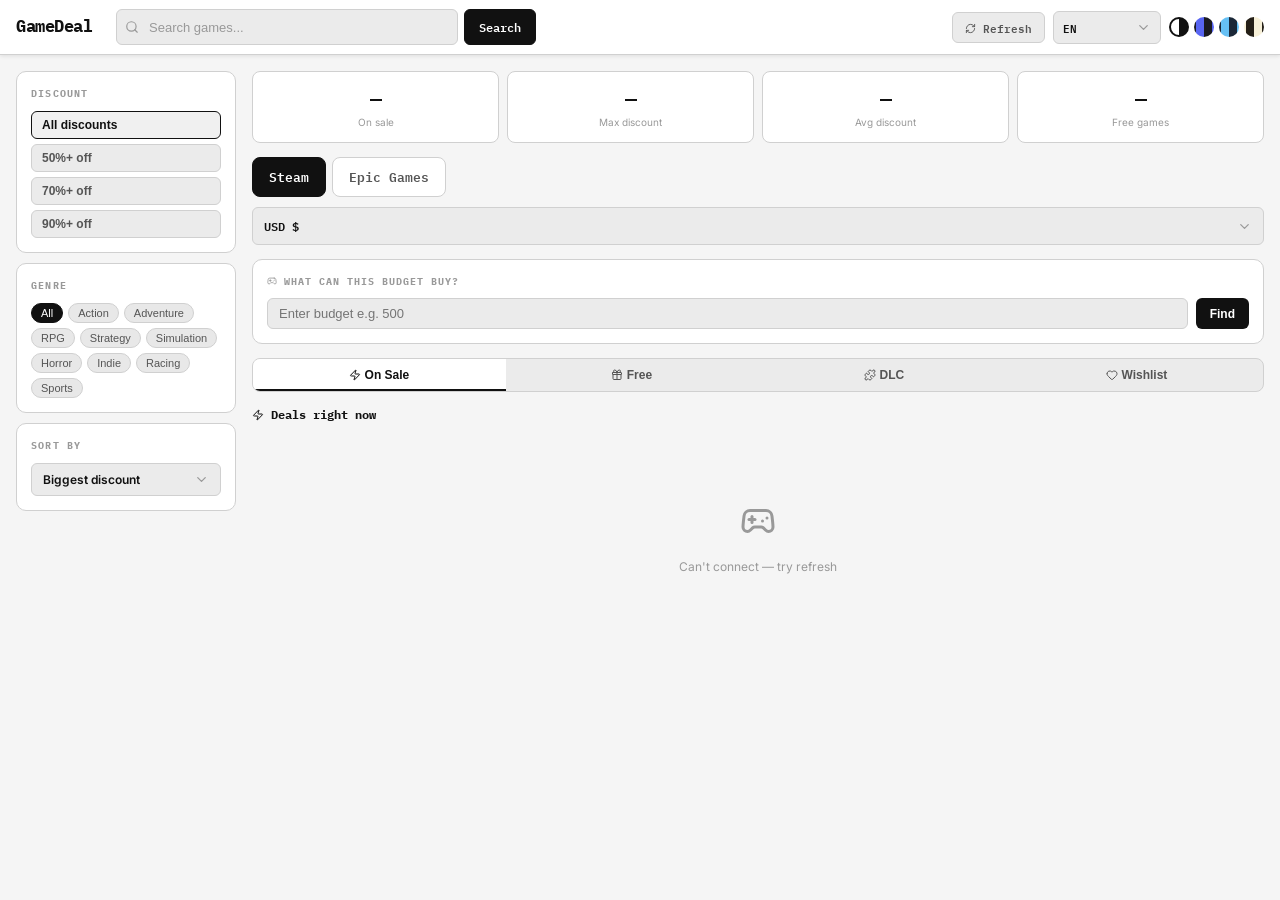
==== commit afbb2284: "update" ====
--- a/Home.html
+++ b/Home.html
@@ -37,13 +37,7 @@
     <div class="hr">
       <button class="filter-btn" id="filterBtn" onclick="toggleSidebarMobile()"><span data-icon="filter"></span> <span data-i18n="filter">Filters</span></button>
       <button class="refresh-btn" id="refreshBtn" onclick="hardReload()"><span data-icon="refresh"></span> <span data-i18n="refresh">Refresh</span></button>
-      <div class="lp">
-        <button class="lb" data-l="en">EN</button>
-        <button class="lb" data-l="th">ไทย</button>
-        <button class="lb" data-l="zh">中文</button>
-        <button class="lb" data-l="ko">한국어</button>
-        <button class="lb" data-l="ms">Melayu</button>
-      </div>
+      <div class="lang-dd" id="langDd"></div>
       <div class="tp">
         <button class="tb on" data-t="mono" title="Mono"></button>
         <button class="tb" data-t="dark" title="Dark"></button>
--- a/app/app.css
+++ b/app/app.css
@@ -80,10 +80,8 @@
 .src-tab.on{background:var(--accent);color:var(--accent-text);border-color:var(--accent)}
 .cur-wrap{margin-left:auto;min-width:150px}
 .cur-wrap .dd-btn{font-family:'IBM Plex Mono',monospace}
-.lp{display:flex;gap:3px}
-.lb{padding:4px 8px;border:1px solid var(--border);border-radius:6px;background:var(--surface2);color:var(--text2);font-size:11px;font-weight:600;cursor:pointer;font-family:'IBM Plex Mono',monospace;transition:all .15s}
-.lb:hover{border-color:var(--accent);color:var(--accent)}
-.lb.on{background:var(--accent);color:var(--accent-text);border-color:var(--accent)}
+.lang-dd{width:108px;flex-shrink:0}
+.lang-dd .dd-btn{padding:6px 9px;font-size:11px;font-family:'IBM Plex Mono',monospace}
 
 .bp{background:var(--surface);border:1px solid var(--border);border-radius:10px;padding:14px;margin-bottom:14px}
 .bpt{font-family:'IBM Plex Mono',monospace;font-size:10px;font-weight:700;letter-spacing:1px;text-transform:uppercase;color:var(--text3);margin-bottom:9px}
@@ -156,51 +154,47 @@
 .sidebar-overlay{display:none;position:fixed;inset:0;z-index:149;background:rgba(0,0,0,.5);backdrop-filter:blur(2px)}
 .sidebar-overlay.show{display:block}
 
+/* tablet (iPad portrait) + mobile: sidebar -> slide-in drawer */
 @media(max-width:900px){
-  .tp{display:none}
   .updated-at{display:none}
-}
-
-@media(max-width:768px){
+  .refresh-btn{display:none}
+  .filter-btn{display:flex;align-items:center;gap:5px}
   .hi{gap:8px;padding:0 12px}
   .hs{max-width:none;flex:1}
-  .refresh-btn{display:none}
-  .filter-btn{display:flex;align-items:center;gap:4px}
-
-  .layout{grid-template-columns:1fr !important;padding:12px}
-  .layout.full{grid-template-columns:1fr}
-
-  .sidebar{
-    position:fixed;
-    top:54px;
-    left:0;
-    bottom:0;
-    width:min(280px,85vw);
-    transform:translateX(-100%);
-    transition:transform .25s ease;
-    z-index:150;
-    overflow-y:auto;
-    background:var(--surface);
-    border-right:1px solid var(--border);
-    padding:12px;
-    display:flex !important;
-    flex-direction:column;
-    gap:10px;
-    box-shadow:4px 0 24px rgba(0,0,0,.15);
-  }
+
+  .layout{grid-template-columns:1fr !important;padding:14px}
+  .sidebar{position:fixed;top:54px;left:0;bottom:0;width:min(300px,86vw);transform:translateX(-100%);transition:transform .25s ease;z-index:150;overflow-y:auto;background:var(--surface);border-right:1px solid var(--border);padding:14px;display:flex !important;flex-direction:column;gap:12px;box-shadow:4px 0 24px rgba(0,0,0,.18)}
   .sidebar.open{transform:translateX(0)}
 
-  .stats{grid-template-columns:repeat(2,1fr)}
-  .gg{grid-template-columns:repeat(auto-fill,minmax(148px,1fr));gap:8px}
-
-  .tabs .tab{font-size:11px;padding:8px 4px}
-
-  .bp{padding:12px}
+  .gg{grid-template-columns:repeat(auto-fill,minmax(150px,1fr));gap:10px}
+}
+
+/* phones */
+@media(max-width:600px){
+  .tp{display:none}
+  .hi{height:52px;gap:6px;padding:0 10px}
+  .lang-dd{width:90px}
+  .lang-dd .dd-btn{padding:6px 7px}
+  .hs input,.brow input,#budgetIn{font-size:16px}
+
+  .stats{grid-template-columns:repeat(2,1fr);gap:8px}
+  .sn{font-size:18px}
+  .gg{grid-template-columns:repeat(2,1fr);gap:8px}
+
+  .switch-row{gap:8px}
+  .source-switch{flex:1}
+  .src-tab{flex:1;text-align:center;padding:9px 8px}
+  .cur-wrap{margin-left:0;width:100%;min-width:0}
+
+  .tabs .tab{font-size:11px;padding:9px 3px}
   .brow{flex-direction:column}
   .brow button{width:100%}
+  .bp{padding:12px}
+
+  .dd-btn,.src-tab,.db,.gt,.brow input,.brow button{min-height:40px}
 }
 
-@media(max-width:400px){
-  .gg{grid-template-columns:repeat(2,1fr)}
+@media(max-width:380px){
   .logo{font-size:15px}
+  .search-go{padding:7px 10px}
 }
--- a/app/app.css
+++ b/app/app.css
@@ -80,10 +80,8 @@
 .src-tab.on{background:var(--accent);color:var(--accent-text);border-color:var(--accent)}
 .cur-wrap{margin-left:auto;min-width:150px}
 .cur-wrap .dd-btn{font-family:'IBM Plex Mono',monospace}
-.lp{display:flex;gap:3px}
-.lb{padding:4px 8px;border:1px solid var(--border);border-radius:6px;background:var(--surface2);color:var(--text2);font-size:11px;font-weight:600;cursor:pointer;font-family:'IBM Plex Mono',monospace;transition:all .15s}
-.lb:hover{border-color:var(--accent);color:var(--accent)}
-.lb.on{background:var(--accent);color:var(--accent-text);border-color:var(--accent)}
+.lang-dd{width:108px;flex-shrink:0}
+.lang-dd .dd-btn{padding:6px 9px;font-size:11px;font-family:'IBM Plex Mono',monospace}
 
 .bp{background:var(--surface);border:1px solid var(--border);border-radius:10px;padding:14px;margin-bottom:14px}
 .bpt{font-family:'IBM Plex Mono',monospace;font-size:10px;font-weight:700;letter-spacing:1px;text-transform:uppercase;color:var(--text3);margin-bottom:9px}
@@ -156,51 +154,47 @@
 .sidebar-overlay{display:none;position:fixed;inset:0;z-index:149;background:rgba(0,0,0,.5);backdrop-filter:blur(2px)}
 .sidebar-overlay.show{display:block}
 
+/* tablet (iPad portrait) + mobile: sidebar -> slide-in drawer */
 @media(max-width:900px){
-  .tp{display:none}
   .updated-at{display:none}
-}
-
-@media(max-width:768px){
+  .refresh-btn{display:none}
+  .filter-btn{display:flex;align-items:center;gap:5px}
   .hi{gap:8px;padding:0 12px}
   .hs{max-width:none;flex:1}
-  .refresh-btn{display:none}
-  .filter-btn{display:flex;align-items:center;gap:4px}
-
-  .layout{grid-template-columns:1fr !important;padding:12px}
-  .layout.full{grid-template-columns:1fr}
-
-  .sidebar{
-    position:fixed;
-    top:54px;
-    left:0;
-    bottom:0;
-    width:min(280px,85vw);
-    transform:translateX(-100%);
-    transition:transform .25s ease;
-    z-index:150;
-    overflow-y:auto;
-    background:var(--surface);
-    border-right:1px solid var(--border);
-    padding:12px;
-    display:flex !important;
-    flex-direction:column;
-    gap:10px;
-    box-shadow:4px 0 24px rgba(0,0,0,.15);
-  }
+
+  .layout{grid-template-columns:1fr !important;padding:14px}
+  .sidebar{position:fixed;top:54px;left:0;bottom:0;width:min(300px,86vw);transform:translateX(-100%);transition:transform .25s ease;z-index:150;overflow-y:auto;background:var(--surface);border-right:1px solid var(--border);padding:14px;display:flex !important;flex-direction:column;gap:12px;box-shadow:4px 0 24px rgba(0,0,0,.18)}
   .sidebar.open{transform:translateX(0)}
 
-  .stats{grid-template-columns:repeat(2,1fr)}
-  .gg{grid-template-columns:repeat(auto-fill,minmax(148px,1fr));gap:8px}
-
-  .tabs .tab{font-size:11px;padding:8px 4px}
-
-  .bp{padding:12px}
+  .gg{grid-template-columns:repeat(auto-fill,minmax(150px,1fr));gap:10px}
+}
+
+/* phones */
+@media(max-width:600px){
+  .tp{display:none}
+  .hi{height:52px;gap:6px;padding:0 10px}
+  .lang-dd{width:90px}
+  .lang-dd .dd-btn{padding:6px 7px}
+  .hs input,.brow input,#budgetIn{font-size:16px}
+
+  .stats{grid-template-columns:repeat(2,1fr);gap:8px}
+  .sn{font-size:18px}
+  .gg{grid-template-columns:repeat(2,1fr);gap:8px}
+
+  .switch-row{gap:8px}
+  .source-switch{flex:1}
+  .src-tab{flex:1;text-align:center;padding:9px 8px}
+  .cur-wrap{margin-left:0;width:100%;min-width:0}
+
+  .tabs .tab{font-size:11px;padding:9px 3px}
   .brow{flex-direction:column}
   .brow button{width:100%}
+  .bp{padding:12px}
+
+  .dd-btn,.src-tab,.db,.gt,.brow input,.brow button{min-height:40px}
 }
 
-@media(max-width:400px){
-  .gg{grid-template-columns:repeat(2,1fr)}
+@media(max-width:380px){
   .logo{font-size:15px}
+  .search-go{padding:7px 10px}
 }
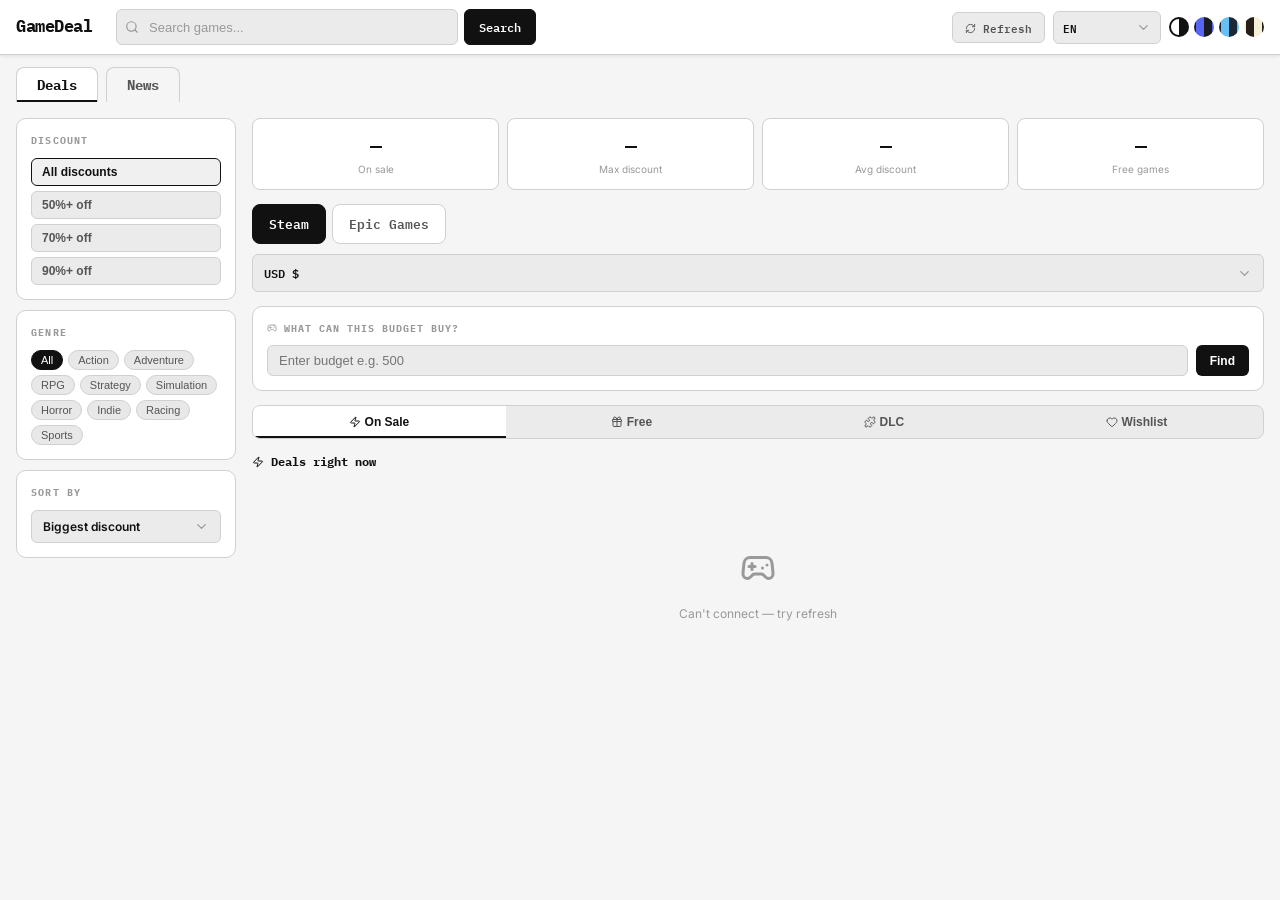
==== commit 2ed5d741: "Mobile/iPad responsive header, language dropdown, News nav stub - Fix header overflow on mobile (hid" ====
--- a/Home.html
+++ b/Home.html
@@ -48,6 +48,11 @@
   </div>
 </header>
 
+<nav class="topnav">
+  <button class="nav-btn on" data-view="deals" onclick="setView('deals')" data-i18n="nav_deals">Deals</button>
+  <button class="nav-btn" data-view="news" onclick="setView('news')" data-i18n="nav_news">News</button>
+</nav>
+
 <div class="sidebar-overlay" id="sidebarOverlay"></div>
 
 <div class="layout">
@@ -85,6 +90,7 @@
   </aside>
 
   <main>
+   <div id="dealsView">
     <div class="stats">
       <div class="sc"><span class="sn" id="stTotal">—</span><div class="sl" data-i18n="stat_total">On sale</div></div>
       <div class="sc"><span class="sn" id="stMax">—</span><div class="sl" data-i18n="stat_max">Max discount</div></div>
@@ -121,6 +127,8 @@
     <div class="gg" id="gameGrid"></div>
     <div id="sentinel"></div>
     <div class="lmi" id="lmi" data-i18n="loading">Loading...</div>
+   </div>
+   <div id="newsView" style="display:none"></div>
   </main>
 </div>
 
@@ -129,7 +137,7 @@
 <script>
 (function () {
   var t = Date.now();
-  ['config.js', 'app/i18n.js', 'sources/steam.js', 'sources/cheapshark.js', 'app/main.js'].forEach(function (src) {
+  ['config.js', 'app/i18n.js', 'app/news.js', 'sources/steam.js', 'sources/cheapshark.js', 'app/main.js'].forEach(function (src) {
     document.write('<script src="' + src + '?t=' + t + '"><\/script>');
   });
 })();
--- a/app/app.css
+++ b/app/app.css
@@ -3,7 +3,8 @@
 :root[data-theme="steam"]{--bg:#1b2838;--surface:#16202d;--surface2:#213246;--border:#2a475e;--text:#c6d4df;--text2:#8f98a0;--text3:#556772;--accent:#66c0f4;--accent-text:#1b2838;--sale-bg:#4c6b22;--sale-text:#a4d007;--tag-bg:#213246;--sh:0 2px 8px rgba(0,0,0,.6);--hover:#1e3344}
 :root[data-theme="paper"]{--bg:#f7f0d8;--surface:#fffdf3;--surface2:#efe6c6;--border:#dccfa3;--text:#3a3320;--text2:#6d6340;--text3:#a99c6e;--accent:#241f17;--accent-text:#fff;--sale-bg:#241f17;--sale-text:#fff;--tag-bg:#ece1bf;--sh:0 1px 4px rgba(120,100,40,.15);--hover:#f1e9ce}
 *,*::before,*::after{box-sizing:border-box;margin:0;padding:0}
-body{background:var(--bg);color:var(--text);font-family:'Inter',sans-serif;font-size:14px;line-height:1.5;transition:background .2s,color .2s;min-height:100vh}
+body{background:var(--bg);color:var(--text);font-family:'Inter',sans-serif;font-size:14px;line-height:1.5;transition:background .2s,color .2s;min-height:100vh;overflow-x:hidden}
+.hi{min-width:0}
 
 header{background:var(--surface);border-bottom:1px solid var(--border);position:sticky;top:0;z-index:100;box-shadow:var(--sh)}
 .hi{max-width:1300px;margin:0 auto;padding:0 16px;height:54px;display:flex;align-items:center;gap:12px}
@@ -83,6 +84,11 @@
 .lang-dd{width:108px;flex-shrink:0}
 .lang-dd .dd-btn{padding:6px 9px;font-size:11px;font-family:'IBM Plex Mono',monospace}
 
+.topnav{max-width:1300px;margin:0 auto;padding:12px 16px 0;display:flex;gap:8px}
+.nav-btn{padding:8px 20px;border:1px solid var(--border);border-radius:8px 8px 0 0;background:transparent;color:var(--text2);font-size:14px;font-weight:700;cursor:pointer;font-family:'IBM Plex Mono',monospace;border-bottom:none;transition:all .15s}
+.nav-btn:hover{color:var(--accent)}
+.nav-btn.on{background:var(--surface);color:var(--accent);box-shadow:inset 0 -2px 0 var(--accent)}
+
 .bp{background:var(--surface);border:1px solid var(--border);border-radius:10px;padding:14px;margin-bottom:14px}
 .bpt{font-family:'IBM Plex Mono',monospace;font-size:10px;font-weight:700;letter-spacing:1px;text-transform:uppercase;color:var(--text3);margin-bottom:9px}
 .brow{display:flex;gap:8px}
@@ -157,10 +163,13 @@
 /* tablet (iPad portrait) + mobile: sidebar -> slide-in drawer */
 @media(max-width:900px){
   .updated-at{display:none}
+  .live-dot{display:none}
+  .live-label{display:none}
   .refresh-btn{display:none}
   .filter-btn{display:flex;align-items:center;gap:5px}
   .hi{gap:8px;padding:0 12px}
   .hs{max-width:none;flex:1}
+  .topnav{padding:10px 12px 0}
 
   .layout{grid-template-columns:1fr !important;padding:14px}
   .sidebar{position:fixed;top:54px;left:0;bottom:0;width:min(300px,86vw);transform:translateX(-100%);transition:transform .25s ease;z-index:150;overflow-y:auto;background:var(--surface);border-right:1px solid var(--border);padding:14px;display:flex !important;flex-direction:column;gap:12px;box-shadow:4px 0 24px rgba(0,0,0,.18)}
--- a/app/app.css
+++ b/app/app.css
@@ -3,7 +3,8 @@
 :root[data-theme="steam"]{--bg:#1b2838;--surface:#16202d;--surface2:#213246;--border:#2a475e;--text:#c6d4df;--text2:#8f98a0;--text3:#556772;--accent:#66c0f4;--accent-text:#1b2838;--sale-bg:#4c6b22;--sale-text:#a4d007;--tag-bg:#213246;--sh:0 2px 8px rgba(0,0,0,.6);--hover:#1e3344}
 :root[data-theme="paper"]{--bg:#f7f0d8;--surface:#fffdf3;--surface2:#efe6c6;--border:#dccfa3;--text:#3a3320;--text2:#6d6340;--text3:#a99c6e;--accent:#241f17;--accent-text:#fff;--sale-bg:#241f17;--sale-text:#fff;--tag-bg:#ece1bf;--sh:0 1px 4px rgba(120,100,40,.15);--hover:#f1e9ce}
 *,*::before,*::after{box-sizing:border-box;margin:0;padding:0}
-body{background:var(--bg);color:var(--text);font-family:'Inter',sans-serif;font-size:14px;line-height:1.5;transition:background .2s,color .2s;min-height:100vh}
+body{background:var(--bg);color:var(--text);font-family:'Inter',sans-serif;font-size:14px;line-height:1.5;transition:background .2s,color .2s;min-height:100vh;overflow-x:hidden}
+.hi{min-width:0}
 
 header{background:var(--surface);border-bottom:1px solid var(--border);position:sticky;top:0;z-index:100;box-shadow:var(--sh)}
 .hi{max-width:1300px;margin:0 auto;padding:0 16px;height:54px;display:flex;align-items:center;gap:12px}
@@ -83,6 +84,11 @@
 .lang-dd{width:108px;flex-shrink:0}
 .lang-dd .dd-btn{padding:6px 9px;font-size:11px;font-family:'IBM Plex Mono',monospace}
 
+.topnav{max-width:1300px;margin:0 auto;padding:12px 16px 0;display:flex;gap:8px}
+.nav-btn{padding:8px 20px;border:1px solid var(--border);border-radius:8px 8px 0 0;background:transparent;color:var(--text2);font-size:14px;font-weight:700;cursor:pointer;font-family:'IBM Plex Mono',monospace;border-bottom:none;transition:all .15s}
+.nav-btn:hover{color:var(--accent)}
+.nav-btn.on{background:var(--surface);color:var(--accent);box-shadow:inset 0 -2px 0 var(--accent)}
+
 .bp{background:var(--surface);border:1px solid var(--border);border-radius:10px;padding:14px;margin-bottom:14px}
 .bpt{font-family:'IBM Plex Mono',monospace;font-size:10px;font-weight:700;letter-spacing:1px;text-transform:uppercase;color:var(--text3);margin-bottom:9px}
 .brow{display:flex;gap:8px}
@@ -157,10 +163,13 @@
 /* tablet (iPad portrait) + mobile: sidebar -> slide-in drawer */
 @media(max-width:900px){
   .updated-at{display:none}
+  .live-dot{display:none}
+  .live-label{display:none}
   .refresh-btn{display:none}
   .filter-btn{display:flex;align-items:center;gap:5px}
   .hi{gap:8px;padding:0 12px}
   .hs{max-width:none;flex:1}
+  .topnav{padding:10px 12px 0}
 
   .layout{grid-template-columns:1fr !important;padding:14px}
   .sidebar{position:fixed;top:54px;left:0;bottom:0;width:min(300px,86vw);transform:translateX(-100%);transition:transform .25s ease;z-index:150;overflow-y:auto;background:var(--surface);border-right:1px solid var(--border);padding:14px;display:flex !important;flex-direction:column;gap:12px;box-shadow:4px 0 24px rgba(0,0,0,.18)}
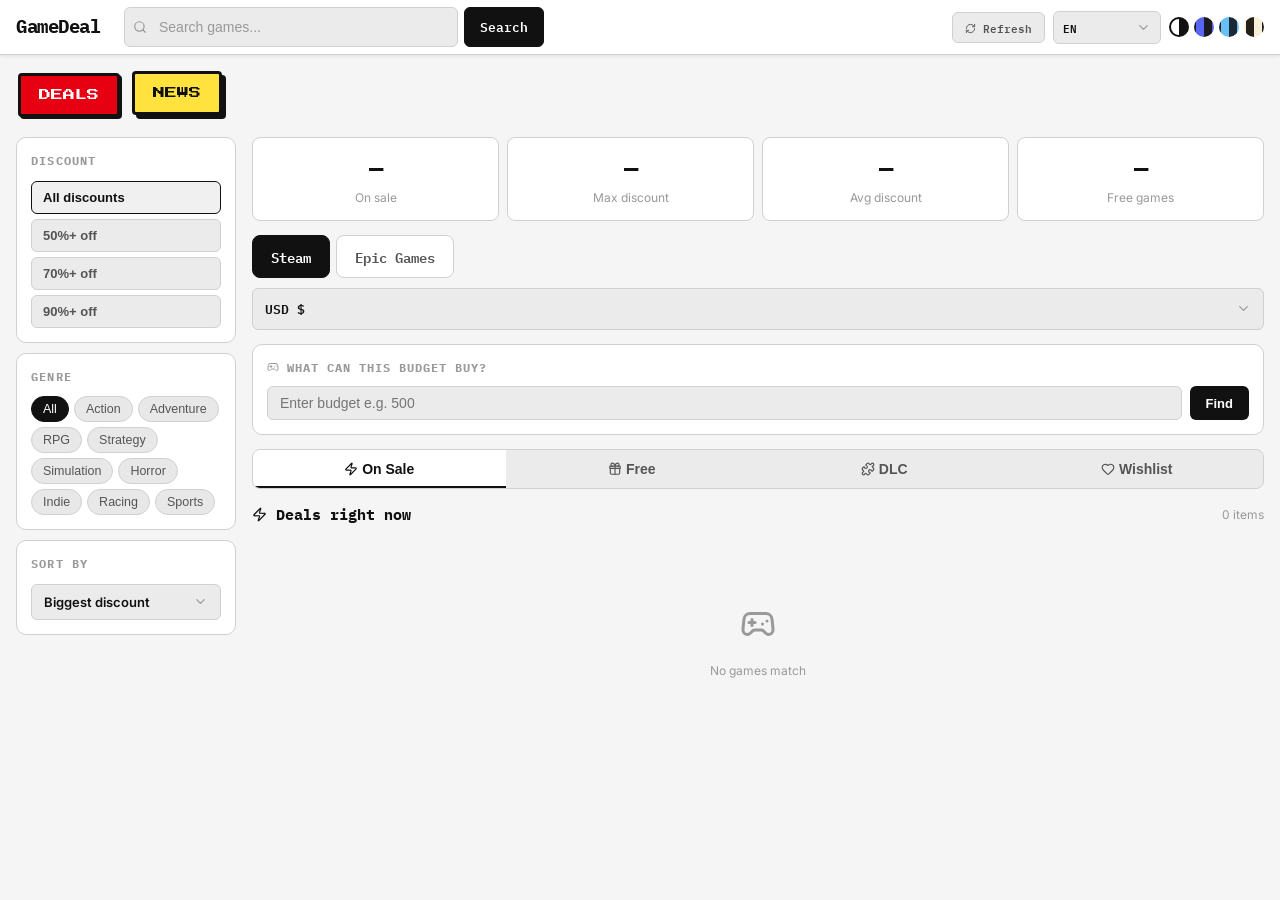
==== commit 192a3117: "update phone" ====
--- a/Home.html
+++ b/Home.html
@@ -17,7 +17,7 @@
 </script>
 <title>GameDeal — Now</title>
 <link rel="preconnect" href="https://fonts.googleapis.com">
-<link href="https://fonts.googleapis.com/css2?family=IBM+Plex+Mono:wght@400;600;700&family=Inter:wght@400;500;600;700&display=swap" rel="stylesheet">
+<link href="https://fonts.googleapis.com/css2?family=IBM+Plex+Mono:wght@400;600;700&family=Inter:wght@400;500;600;700&family=Press+Start+2P&display=swap" rel="stylesheet">
 <script>document.write('<link rel="stylesheet" href="app/app.css?t=' + Date.now() + '">');</script>
 <noscript><link rel="stylesheet" href="app/app.css"></noscript>
 </head>
--- a/app/app.css
+++ b/app/app.css
@@ -3,25 +3,25 @@
 :root[data-theme="steam"]{--bg:#1b2838;--surface:#16202d;--surface2:#213246;--border:#2a475e;--text:#c6d4df;--text2:#8f98a0;--text3:#556772;--accent:#66c0f4;--accent-text:#1b2838;--sale-bg:#4c6b22;--sale-text:#a4d007;--tag-bg:#213246;--sh:0 2px 8px rgba(0,0,0,.6);--hover:#1e3344}
 :root[data-theme="paper"]{--bg:#f7f0d8;--surface:#fffdf3;--surface2:#efe6c6;--border:#dccfa3;--text:#3a3320;--text2:#6d6340;--text3:#a99c6e;--accent:#241f17;--accent-text:#fff;--sale-bg:#241f17;--sale-text:#fff;--tag-bg:#ece1bf;--sh:0 1px 4px rgba(120,100,40,.15);--hover:#f1e9ce}
 *,*::before,*::after{box-sizing:border-box;margin:0;padding:0}
-body{background:var(--bg);color:var(--text);font-family:'Inter',sans-serif;font-size:14px;line-height:1.5;transition:background .2s,color .2s;min-height:100vh;overflow-x:hidden}
+body{background:var(--bg);color:var(--text);font-family:'Inter',sans-serif;font-size:15px;line-height:1.55;transition:background .2s,color .2s;min-height:100vh;overflow-x:hidden}
 .hi{min-width:0}
 
 header{background:var(--surface);border-bottom:1px solid var(--border);position:sticky;top:0;z-index:100;box-shadow:var(--sh)}
 .hi{max-width:1300px;margin:0 auto;padding:0 16px;height:54px;display:flex;align-items:center;gap:12px}
-.logo{font-family:'IBM Plex Mono',monospace;font-weight:700;font-size:17px;color:var(--text);text-decoration:none;flex-shrink:0;letter-spacing:-.5px}
+.logo{font-family:'IBM Plex Mono',monospace;font-weight:700;font-size:19px;color:var(--text);text-decoration:none;flex-shrink:0;letter-spacing:-.5px}
 .logo span{color:var(--accent)}
 .live-dot{width:7px;height:7px;background:#4ade80;border-radius:50%;animation:blink 1.8s ease-in-out infinite;flex-shrink:0}
 .live-label{font-family:'IBM Plex Mono',monospace;font-size:10px;color:#4ade80;font-weight:700;letter-spacing:.5px;flex-shrink:0}
 @keyframes blink{0%,100%{opacity:1}50%{opacity:.3}}
 .updated-at{font-size:10px;color:var(--text3);flex-shrink:0;white-space:nowrap}
 .hs{flex:1;max-width:420px;position:relative;display:flex;gap:6px}
-.hs input{flex:1;min-width:0;padding:7px 12px 7px 32px;border:1px solid var(--border);border-radius:6px;background:var(--surface2);color:var(--text);font-size:13px;outline:none;transition:border-color .15s}
+.hs input{flex:1;min-width:0;padding:8px 12px 8px 34px;border:1px solid var(--border);border-radius:6px;background:var(--surface2);color:var(--text);font-size:14px;outline:none;transition:border-color .15s}
 .hs input:focus{border-color:var(--accent)}
 .hs input::placeholder{color:var(--text3)}
 .si{position:absolute;left:9px;top:50%;transform:translateY(-50%);color:var(--text3);font-size:14px;pointer-events:none;z-index:1;display:flex;align-items:center}
 .ic{width:1em;height:1em;display:inline-block;vertical-align:-.14em;flex-shrink:0}
 .ic.spin{animation:spin .9s linear infinite}
-.search-go{flex-shrink:0;padding:7px 14px;background:var(--accent);color:var(--accent-text);border:1px solid var(--accent);border-radius:6px;font-size:12px;font-weight:600;cursor:pointer;white-space:nowrap;font-family:'IBM Plex Mono',monospace;transition:opacity .15s}
+.search-go{flex-shrink:0;padding:8px 15px;background:var(--accent);color:var(--accent-text);border:1px solid var(--accent);border-radius:6px;font-size:13px;font-weight:600;cursor:pointer;white-space:nowrap;font-family:'IBM Plex Mono',monospace;transition:opacity .15s}
 .search-go:hover{opacity:.85}
 .search-go:active{transform:translateY(1px)}
 .hr{margin-left:auto;display:flex;align-items:center;gap:8px;flex-shrink:0}
@@ -45,38 +45,38 @@
 
 .sidebar{position:sticky;top:70px;display:flex;flex-direction:column;gap:10px}
 .fs{background:var(--surface);border:1px solid var(--border);border-radius:10px;padding:14px}
-.ft{font-family:'IBM Plex Mono',monospace;font-size:10px;font-weight:700;letter-spacing:1.2px;text-transform:uppercase;color:var(--text3);margin-bottom:10px}
+.ft{font-family:'IBM Plex Mono',monospace;font-size:12px;font-weight:700;letter-spacing:1.2px;text-transform:uppercase;color:var(--text3);margin-bottom:10px}
 .bwrap{position:relative}
 .bwrap span{position:absolute;left:9px;top:50%;transform:translateY(-50%);color:var(--text3);font-size:12px;pointer-events:none}
 .binp{width:100%;padding:7px 10px 7px 24px;border:1px solid var(--border);border-radius:6px;background:var(--surface2);color:var(--text);font-size:13px;outline:none}
 .binp:focus{border-color:var(--accent)}
 .bres{margin-top:6px;font-size:11px;color:var(--accent);font-weight:600;min-height:16px}
 .dbtns{display:flex;flex-direction:column;gap:5px}
-.db{padding:6px 10px;border:1px solid var(--border);border-radius:6px;background:var(--surface2);color:var(--text2);font-size:12px;font-weight:600;cursor:pointer;text-align:left;transition:all .12s}
+.db{padding:8px 11px;border:1px solid var(--border);border-radius:6px;background:var(--surface2);color:var(--text2);font-size:13px;font-weight:600;cursor:pointer;text-align:left;transition:all .12s}
 .db:hover,.db.on{border-color:var(--accent);color:var(--accent);background:var(--hover)}
 .ggrid{display:flex;flex-wrap:wrap;gap:5px}
-.gt{padding:3px 9px;border:1px solid var(--border);border-radius:20px;background:var(--tag-bg);color:var(--text2);font-size:11px;cursor:pointer;transition:all .12s}
+.gt{padding:5px 11px;border:1px solid var(--border);border-radius:20px;background:var(--tag-bg);color:var(--text2);font-size:12.5px;cursor:pointer;transition:all .12s}
 .gt:hover,.gt.on{background:var(--accent);color:var(--accent-text);border-color:var(--accent)}
 .dd{position:relative;width:100%}
-.dd-btn{width:100%;display:flex;align-items:center;justify-content:space-between;gap:6px;padding:8px 11px;border:1px solid var(--border);border-radius:6px;background:var(--surface2);color:var(--text);font-size:12px;font-weight:600;cursor:pointer;font-family:inherit;transition:border-color .15s,box-shadow .15s}
+.dd-btn{width:100%;display:flex;align-items:center;justify-content:space-between;gap:6px;padding:9px 12px;border:1px solid var(--border);border-radius:6px;background:var(--surface2);color:var(--text);font-size:13px;font-weight:600;cursor:pointer;font-family:inherit;transition:border-color .15s,box-shadow .15s}
 .dd-btn:hover{border-color:var(--accent)}
 .dd.open .dd-btn{border-color:var(--accent);box-shadow:0 0 0 3px color-mix(in srgb,var(--accent) 16%,transparent)}
 .dd-chev{width:15px;height:15px;color:var(--text3);transition:transform .2s;flex-shrink:0}
 .dd.open .dd-chev{transform:rotate(180deg)}
 .dd-list{position:absolute;top:calc(100% + 5px);left:0;right:0;z-index:60;background:var(--surface);border:1px solid var(--border);border-radius:8px;box-shadow:0 8px 24px rgba(0,0,0,.18);padding:4px;opacity:0;visibility:hidden;transform:translateY(-6px);transition:opacity .16s,transform .16s,visibility .16s;max-height:280px;overflow-y:auto}
 .dd.open .dd-list{opacity:1;visibility:visible;transform:translateY(0)}
-.dd-opt{padding:8px 10px;border-radius:5px;font-size:12px;color:var(--text2);cursor:pointer;white-space:nowrap;transition:background .12s,color .12s}
+.dd-opt{padding:9px 11px;border-radius:5px;font-size:13px;color:var(--text2);cursor:pointer;white-space:nowrap;transition:background .12s,color .12s}
 .dd-opt:hover{background:var(--hover);color:var(--text)}
 .dd-opt.on{background:var(--accent);color:var(--accent-text);font-weight:600}
 
 .stats{display:grid;grid-template-columns:repeat(4,1fr);gap:8px;margin-bottom:14px}
 .sc{background:var(--surface);border:1px solid var(--border);border-radius:8px;padding:12px 14px;text-align:center}
-.sn{font-family:'IBM Plex Mono',monospace;font-size:20px;font-weight:700;color:var(--accent);display:block}
-.sl{font-size:10px;color:var(--text3);margin-top:1px}
+.sn{font-family:'IBM Plex Mono',monospace;font-size:24px;font-weight:700;color:var(--accent);display:block}
+.sl{font-size:12px;color:var(--text3);margin-top:2px}
 
 .switch-row{display:flex;align-items:center;gap:10px;margin-bottom:14px;flex-wrap:wrap}
 .source-switch{display:flex;gap:6px;flex-wrap:wrap}
-.src-tab{padding:8px 16px;border:1px solid var(--border);border-radius:8px;background:var(--surface);color:var(--text2);font-size:13px;font-weight:600;cursor:pointer;transition:all .15s;font-family:'IBM Plex Mono',monospace}
+.src-tab{padding:9px 18px;border:1px solid var(--border);border-radius:8px;background:var(--surface);color:var(--text2);font-size:14px;font-weight:600;cursor:pointer;transition:all .15s;font-family:'IBM Plex Mono',monospace}
 .src-tab:hover{border-color:var(--accent);color:var(--accent)}
 .src-tab.on{background:var(--accent);color:var(--accent-text);border-color:var(--accent)}
 .cur-wrap{margin-left:auto;min-width:150px}
@@ -84,20 +84,21 @@
 .lang-dd{width:108px;flex-shrink:0}
 .lang-dd .dd-btn{padding:6px 9px;font-size:11px;font-family:'IBM Plex Mono',monospace}
 
-.topnav{max-width:1300px;margin:0 auto;padding:12px 16px 0;display:flex;gap:8px}
-.nav-btn{padding:8px 20px;border:1px solid var(--border);border-radius:8px 8px 0 0;background:transparent;color:var(--text2);font-size:14px;font-weight:700;cursor:pointer;font-family:'IBM Plex Mono',monospace;border-bottom:none;transition:all .15s}
-.nav-btn:hover{color:var(--accent)}
-.nav-btn.on{background:var(--surface);color:var(--accent);box-shadow:inset 0 -2px 0 var(--accent)}
+.topnav{max-width:1300px;margin:0 auto;padding:16px 16px 6px;display:flex;gap:14px}
+.nav-btn{font-family:'Press Start 2P','IBM Plex Mono',monospace;font-size:12px;line-height:1;padding:13px 18px;border:3px solid #111;border-radius:4px;background:#ffe23d;color:#111;box-shadow:4px 4px 0 #111;cursor:pointer;text-transform:uppercase;transition:transform .08s,box-shadow .08s,background .08s}
+.nav-btn:hover{transform:translate(-1px,-1px);box-shadow:6px 6px 0 #111}
+.nav-btn:active{transform:translate(2px,2px);box-shadow:2px 2px 0 #111}
+.nav-btn.on{background:#e60012;color:#fff;transform:translate(2px,2px);box-shadow:2px 2px 0 #111}
 
 .bp{background:var(--surface);border:1px solid var(--border);border-radius:10px;padding:14px;margin-bottom:14px}
-.bpt{font-family:'IBM Plex Mono',monospace;font-size:10px;font-weight:700;letter-spacing:1px;text-transform:uppercase;color:var(--text3);margin-bottom:9px}
+.bpt{font-family:'IBM Plex Mono',monospace;font-size:12px;font-weight:700;letter-spacing:1px;text-transform:uppercase;color:var(--text3);margin-bottom:9px}
 .brow{display:flex;gap:8px}
-.brow input{flex:1;padding:7px 11px;border:1px solid var(--border);border-radius:6px;background:var(--surface2);color:var(--text);font-size:13px;outline:none;min-width:0}
+.brow input{flex:1;padding:8px 12px;border:1px solid var(--border);border-radius:6px;background:var(--surface2);color:var(--text);font-size:14px;outline:none;min-width:0}
 .brow input:focus{border-color:var(--accent)}
-.brow button{padding:7px 14px;background:var(--accent);color:var(--accent-text);border:none;border-radius:6px;font-size:12px;font-weight:600;cursor:pointer;white-space:nowrap}
+.brow button{padding:8px 16px;background:var(--accent);color:var(--accent-text);border:none;border-radius:6px;font-size:13px;font-weight:600;cursor:pointer;white-space:nowrap}
 .bout{margin-top:10px;display:none}
 .bout.show{display:block}
-.bsum{font-size:12px;color:var(--text2);margin-bottom:7px}
+.bsum{font-size:13px;color:var(--text2);margin-bottom:7px}
 .bsum strong{color:var(--accent);font-family:'IBM Plex Mono',monospace}
 .blist{display:flex;flex-direction:column;gap:5px}
 .bi{display:flex;align-items:center;gap:8px;padding:5px 9px;background:var(--surface2);border-radius:6px;font-size:12px}
@@ -108,15 +109,15 @@
 .btot strong{color:var(--accent);font-family:'IBM Plex Mono',monospace;font-size:14px}
 
 .tabs{display:flex;margin-bottom:14px;border:1px solid var(--border);border-radius:8px;overflow:hidden;background:var(--surface2)}
-.tab{flex:1;padding:9px 0;text-align:center;font-size:12px;font-weight:600;cursor:pointer;color:var(--text2);border:none;background:none;transition:all .15s}
+.tab{flex:1;padding:11px 0;text-align:center;font-size:14px;font-weight:600;cursor:pointer;color:var(--text2);border:none;background:none;transition:all .15s}
 .tab.on{background:var(--surface);color:var(--accent);box-shadow:inset 0 -2px 0 var(--accent)}
 .tab:hover:not(.on){color:var(--text)}
 
 .sh{display:flex;align-items:center;justify-content:space-between;margin-bottom:10px}
-.st{font-family:'IBM Plex Mono',monospace;font-size:12px;font-weight:700;color:var(--text)}
-.rc{font-size:11px;color:var(--text3)}
-
-.gg{display:grid;grid-template-columns:repeat(auto-fill,minmax(174px,1fr));gap:10px}
+.st{font-family:'IBM Plex Mono',monospace;font-size:15px;font-weight:700;color:var(--text)}
+.rc{font-size:12px;color:var(--text3)}
+
+.gg{display:grid;grid-template-columns:repeat(auto-fill,minmax(188px,1fr));gap:12px}
 .gc{background:var(--surface);border:1px solid var(--border);border-radius:10px;overflow:hidden;cursor:pointer;transition:transform .15s,box-shadow .15s;text-decoration:none;display:block;color:inherit}
 .gc:hover{transform:translateY(-2px);box-shadow:0 6px 16px rgba(0,0,0,.13)}
 .gthumb{width:100%;aspect-ratio:16/9;background:var(--surface2);position:relative;overflow:hidden}
@@ -129,16 +130,16 @@
 .wbtn:hover{transform:scale(1.15)}
 .wbtn.on{background:rgba(232,48,90,.85)}
 .wbtn.on .ic{fill:currentColor}
-.gi{padding:9px 11px 11px}
-.gname{font-size:11px;font-weight:600;color:var(--text);margin-bottom:1px;white-space:nowrap;overflow:hidden;text-overflow:ellipsis}
-.gdev{font-size:10px;color:var(--text3);margin-bottom:6px;white-space:nowrap;overflow:hidden;text-overflow:ellipsis}
-.gtags2{display:flex;flex-wrap:wrap;gap:3px;margin-bottom:6px;min-height:16px}
-.gtag2{padding:1px 5px;background:var(--tag-bg);color:var(--text3);border-radius:3px;font-size:9px}
+.gi{padding:11px 12px 12px}
+.gname{font-size:13.5px;font-weight:600;color:var(--text);margin-bottom:2px;white-space:nowrap;overflow:hidden;text-overflow:ellipsis}
+.gdev{font-size:11px;color:var(--text3);margin-bottom:7px;white-space:nowrap;overflow:hidden;text-overflow:ellipsis}
+.gtags2{display:flex;flex-wrap:wrap;gap:4px;margin-bottom:7px;min-height:17px}
+.gtag2{padding:2px 6px;background:var(--tag-bg);color:var(--text3);border-radius:3px;font-size:10px}
 .grow{display:flex;align-items:center;justify-content:space-between;gap:4px}
-.porig{font-size:10px;color:var(--text3);text-decoration:line-through}
-.pnew{font-family:'IBM Plex Mono',monospace;font-size:13px;font-weight:700;color:var(--accent)}
-.pfree{font-family:'IBM Plex Mono',monospace;font-size:12px;font-weight:700;color:#4ade80}
-.grating{font-size:10px;color:var(--text3);font-family:'IBM Plex Mono',monospace;white-space:nowrap;display:inline-flex;align-items:center;gap:2px}
+.porig{font-size:11px;color:var(--text3);text-decoration:line-through}
+.pnew{font-family:'IBM Plex Mono',monospace;font-size:15px;font-weight:700;color:var(--accent)}
+.pfree{font-family:'IBM Plex Mono',monospace;font-size:14px;font-weight:700;color:#4ade80}
+.grating{font-size:11px;color:var(--text3);font-family:'IBM Plex Mono',monospace;white-space:nowrap;display:inline-flex;align-items:center;gap:2px}
 .grating .ic{fill:currentColor}
 
 .gskel{background:var(--surface);border:1px solid var(--border);border-radius:10px;overflow:hidden;animation:pulse 1.4s ease-in-out infinite}
@@ -152,7 +153,7 @@
 .empty .big{font-size:36px;margin-bottom:10px}
 .empty p{font-size:12px}
 #sentinel{height:1px}
-.lmi{text-align:center;padding:18px;font-size:11px;color:var(--text3);font-family:'IBM Plex Mono',monospace;display:none}
+.lmi{text-align:center;padding:18px;font-size:12.5px;color:var(--text3);font-family:'IBM Plex Mono',monospace;display:none}
 
 .toast{position:fixed;bottom:22px;left:50%;transform:translateX(-50%) translateY(70px);background:var(--surface);border:1px solid var(--border);color:var(--text);padding:9px 18px;border-radius:8px;font-size:12px;box-shadow:0 4px 18px rgba(0,0,0,.2);z-index:300;transition:transform .22s;white-space:nowrap;pointer-events:none}
 .toast.show{transform:translateX(-50%) translateY(0)}
@@ -169,7 +170,8 @@
   .filter-btn{display:flex;align-items:center;gap:5px}
   .hi{gap:8px;padding:0 12px}
   .hs{max-width:none;flex:1}
-  .topnav{padding:10px 12px 0}
+  .topnav{padding:12px 12px 4px;gap:10px}
+  .nav-btn{font-size:10px;padding:11px 14px;box-shadow:3px 3px 0 #111}
 
   .layout{grid-template-columns:1fr !important;padding:14px}
   .sidebar{position:fixed;top:54px;left:0;bottom:0;width:min(300px,86vw);transform:translateX(-100%);transition:transform .25s ease;z-index:150;overflow-y:auto;background:var(--surface);border-right:1px solid var(--border);padding:14px;display:flex !important;flex-direction:column;gap:12px;box-shadow:4px 0 24px rgba(0,0,0,.18)}
--- a/app/app.css
+++ b/app/app.css
@@ -3,25 +3,25 @@
 :root[data-theme="steam"]{--bg:#1b2838;--surface:#16202d;--surface2:#213246;--border:#2a475e;--text:#c6d4df;--text2:#8f98a0;--text3:#556772;--accent:#66c0f4;--accent-text:#1b2838;--sale-bg:#4c6b22;--sale-text:#a4d007;--tag-bg:#213246;--sh:0 2px 8px rgba(0,0,0,.6);--hover:#1e3344}
 :root[data-theme="paper"]{--bg:#f7f0d8;--surface:#fffdf3;--surface2:#efe6c6;--border:#dccfa3;--text:#3a3320;--text2:#6d6340;--text3:#a99c6e;--accent:#241f17;--accent-text:#fff;--sale-bg:#241f17;--sale-text:#fff;--tag-bg:#ece1bf;--sh:0 1px 4px rgba(120,100,40,.15);--hover:#f1e9ce}
 *,*::before,*::after{box-sizing:border-box;margin:0;padding:0}
-body{background:var(--bg);color:var(--text);font-family:'Inter',sans-serif;font-size:14px;line-height:1.5;transition:background .2s,color .2s;min-height:100vh;overflow-x:hidden}
+body{background:var(--bg);color:var(--text);font-family:'Inter',sans-serif;font-size:15px;line-height:1.55;transition:background .2s,color .2s;min-height:100vh;overflow-x:hidden}
 .hi{min-width:0}
 
 header{background:var(--surface);border-bottom:1px solid var(--border);position:sticky;top:0;z-index:100;box-shadow:var(--sh)}
 .hi{max-width:1300px;margin:0 auto;padding:0 16px;height:54px;display:flex;align-items:center;gap:12px}
-.logo{font-family:'IBM Plex Mono',monospace;font-weight:700;font-size:17px;color:var(--text);text-decoration:none;flex-shrink:0;letter-spacing:-.5px}
+.logo{font-family:'IBM Plex Mono',monospace;font-weight:700;font-size:19px;color:var(--text);text-decoration:none;flex-shrink:0;letter-spacing:-.5px}
 .logo span{color:var(--accent)}
 .live-dot{width:7px;height:7px;background:#4ade80;border-radius:50%;animation:blink 1.8s ease-in-out infinite;flex-shrink:0}
 .live-label{font-family:'IBM Plex Mono',monospace;font-size:10px;color:#4ade80;font-weight:700;letter-spacing:.5px;flex-shrink:0}
 @keyframes blink{0%,100%{opacity:1}50%{opacity:.3}}
 .updated-at{font-size:10px;color:var(--text3);flex-shrink:0;white-space:nowrap}
 .hs{flex:1;max-width:420px;position:relative;display:flex;gap:6px}
-.hs input{flex:1;min-width:0;padding:7px 12px 7px 32px;border:1px solid var(--border);border-radius:6px;background:var(--surface2);color:var(--text);font-size:13px;outline:none;transition:border-color .15s}
+.hs input{flex:1;min-width:0;padding:8px 12px 8px 34px;border:1px solid var(--border);border-radius:6px;background:var(--surface2);color:var(--text);font-size:14px;outline:none;transition:border-color .15s}
 .hs input:focus{border-color:var(--accent)}
 .hs input::placeholder{color:var(--text3)}
 .si{position:absolute;left:9px;top:50%;transform:translateY(-50%);color:var(--text3);font-size:14px;pointer-events:none;z-index:1;display:flex;align-items:center}
 .ic{width:1em;height:1em;display:inline-block;vertical-align:-.14em;flex-shrink:0}
 .ic.spin{animation:spin .9s linear infinite}
-.search-go{flex-shrink:0;padding:7px 14px;background:var(--accent);color:var(--accent-text);border:1px solid var(--accent);border-radius:6px;font-size:12px;font-weight:600;cursor:pointer;white-space:nowrap;font-family:'IBM Plex Mono',monospace;transition:opacity .15s}
+.search-go{flex-shrink:0;padding:8px 15px;background:var(--accent);color:var(--accent-text);border:1px solid var(--accent);border-radius:6px;font-size:13px;font-weight:600;cursor:pointer;white-space:nowrap;font-family:'IBM Plex Mono',monospace;transition:opacity .15s}
 .search-go:hover{opacity:.85}
 .search-go:active{transform:translateY(1px)}
 .hr{margin-left:auto;display:flex;align-items:center;gap:8px;flex-shrink:0}
@@ -45,38 +45,38 @@
 
 .sidebar{position:sticky;top:70px;display:flex;flex-direction:column;gap:10px}
 .fs{background:var(--surface);border:1px solid var(--border);border-radius:10px;padding:14px}
-.ft{font-family:'IBM Plex Mono',monospace;font-size:10px;font-weight:700;letter-spacing:1.2px;text-transform:uppercase;color:var(--text3);margin-bottom:10px}
+.ft{font-family:'IBM Plex Mono',monospace;font-size:12px;font-weight:700;letter-spacing:1.2px;text-transform:uppercase;color:var(--text3);margin-bottom:10px}
 .bwrap{position:relative}
 .bwrap span{position:absolute;left:9px;top:50%;transform:translateY(-50%);color:var(--text3);font-size:12px;pointer-events:none}
 .binp{width:100%;padding:7px 10px 7px 24px;border:1px solid var(--border);border-radius:6px;background:var(--surface2);color:var(--text);font-size:13px;outline:none}
 .binp:focus{border-color:var(--accent)}
 .bres{margin-top:6px;font-size:11px;color:var(--accent);font-weight:600;min-height:16px}
 .dbtns{display:flex;flex-direction:column;gap:5px}
-.db{padding:6px 10px;border:1px solid var(--border);border-radius:6px;background:var(--surface2);color:var(--text2);font-size:12px;font-weight:600;cursor:pointer;text-align:left;transition:all .12s}
+.db{padding:8px 11px;border:1px solid var(--border);border-radius:6px;background:var(--surface2);color:var(--text2);font-size:13px;font-weight:600;cursor:pointer;text-align:left;transition:all .12s}
 .db:hover,.db.on{border-color:var(--accent);color:var(--accent);background:var(--hover)}
 .ggrid{display:flex;flex-wrap:wrap;gap:5px}
-.gt{padding:3px 9px;border:1px solid var(--border);border-radius:20px;background:var(--tag-bg);color:var(--text2);font-size:11px;cursor:pointer;transition:all .12s}
+.gt{padding:5px 11px;border:1px solid var(--border);border-radius:20px;background:var(--tag-bg);color:var(--text2);font-size:12.5px;cursor:pointer;transition:all .12s}
 .gt:hover,.gt.on{background:var(--accent);color:var(--accent-text);border-color:var(--accent)}
 .dd{position:relative;width:100%}
-.dd-btn{width:100%;display:flex;align-items:center;justify-content:space-between;gap:6px;padding:8px 11px;border:1px solid var(--border);border-radius:6px;background:var(--surface2);color:var(--text);font-size:12px;font-weight:600;cursor:pointer;font-family:inherit;transition:border-color .15s,box-shadow .15s}
+.dd-btn{width:100%;display:flex;align-items:center;justify-content:space-between;gap:6px;padding:9px 12px;border:1px solid var(--border);border-radius:6px;background:var(--surface2);color:var(--text);font-size:13px;font-weight:600;cursor:pointer;font-family:inherit;transition:border-color .15s,box-shadow .15s}
 .dd-btn:hover{border-color:var(--accent)}
 .dd.open .dd-btn{border-color:var(--accent);box-shadow:0 0 0 3px color-mix(in srgb,var(--accent) 16%,transparent)}
 .dd-chev{width:15px;height:15px;color:var(--text3);transition:transform .2s;flex-shrink:0}
 .dd.open .dd-chev{transform:rotate(180deg)}
 .dd-list{position:absolute;top:calc(100% + 5px);left:0;right:0;z-index:60;background:var(--surface);border:1px solid var(--border);border-radius:8px;box-shadow:0 8px 24px rgba(0,0,0,.18);padding:4px;opacity:0;visibility:hidden;transform:translateY(-6px);transition:opacity .16s,transform .16s,visibility .16s;max-height:280px;overflow-y:auto}
 .dd.open .dd-list{opacity:1;visibility:visible;transform:translateY(0)}
-.dd-opt{padding:8px 10px;border-radius:5px;font-size:12px;color:var(--text2);cursor:pointer;white-space:nowrap;transition:background .12s,color .12s}
+.dd-opt{padding:9px 11px;border-radius:5px;font-size:13px;color:var(--text2);cursor:pointer;white-space:nowrap;transition:background .12s,color .12s}
 .dd-opt:hover{background:var(--hover);color:var(--text)}
 .dd-opt.on{background:var(--accent);color:var(--accent-text);font-weight:600}
 
 .stats{display:grid;grid-template-columns:repeat(4,1fr);gap:8px;margin-bottom:14px}
 .sc{background:var(--surface);border:1px solid var(--border);border-radius:8px;padding:12px 14px;text-align:center}
-.sn{font-family:'IBM Plex Mono',monospace;font-size:20px;font-weight:700;color:var(--accent);display:block}
-.sl{font-size:10px;color:var(--text3);margin-top:1px}
+.sn{font-family:'IBM Plex Mono',monospace;font-size:24px;font-weight:700;color:var(--accent);display:block}
+.sl{font-size:12px;color:var(--text3);margin-top:2px}
 
 .switch-row{display:flex;align-items:center;gap:10px;margin-bottom:14px;flex-wrap:wrap}
 .source-switch{display:flex;gap:6px;flex-wrap:wrap}
-.src-tab{padding:8px 16px;border:1px solid var(--border);border-radius:8px;background:var(--surface);color:var(--text2);font-size:13px;font-weight:600;cursor:pointer;transition:all .15s;font-family:'IBM Plex Mono',monospace}
+.src-tab{padding:9px 18px;border:1px solid var(--border);border-radius:8px;background:var(--surface);color:var(--text2);font-size:14px;font-weight:600;cursor:pointer;transition:all .15s;font-family:'IBM Plex Mono',monospace}
 .src-tab:hover{border-color:var(--accent);color:var(--accent)}
 .src-tab.on{background:var(--accent);color:var(--accent-text);border-color:var(--accent)}
 .cur-wrap{margin-left:auto;min-width:150px}
@@ -84,20 +84,21 @@
 .lang-dd{width:108px;flex-shrink:0}
 .lang-dd .dd-btn{padding:6px 9px;font-size:11px;font-family:'IBM Plex Mono',monospace}
 
-.topnav{max-width:1300px;margin:0 auto;padding:12px 16px 0;display:flex;gap:8px}
-.nav-btn{padding:8px 20px;border:1px solid var(--border);border-radius:8px 8px 0 0;background:transparent;color:var(--text2);font-size:14px;font-weight:700;cursor:pointer;font-family:'IBM Plex Mono',monospace;border-bottom:none;transition:all .15s}
-.nav-btn:hover{color:var(--accent)}
-.nav-btn.on{background:var(--surface);color:var(--accent);box-shadow:inset 0 -2px 0 var(--accent)}
+.topnav{max-width:1300px;margin:0 auto;padding:16px 16px 6px;display:flex;gap:14px}
+.nav-btn{font-family:'Press Start 2P','IBM Plex Mono',monospace;font-size:12px;line-height:1;padding:13px 18px;border:3px solid #111;border-radius:4px;background:#ffe23d;color:#111;box-shadow:4px 4px 0 #111;cursor:pointer;text-transform:uppercase;transition:transform .08s,box-shadow .08s,background .08s}
+.nav-btn:hover{transform:translate(-1px,-1px);box-shadow:6px 6px 0 #111}
+.nav-btn:active{transform:translate(2px,2px);box-shadow:2px 2px 0 #111}
+.nav-btn.on{background:#e60012;color:#fff;transform:translate(2px,2px);box-shadow:2px 2px 0 #111}
 
 .bp{background:var(--surface);border:1px solid var(--border);border-radius:10px;padding:14px;margin-bottom:14px}
-.bpt{font-family:'IBM Plex Mono',monospace;font-size:10px;font-weight:700;letter-spacing:1px;text-transform:uppercase;color:var(--text3);margin-bottom:9px}
+.bpt{font-family:'IBM Plex Mono',monospace;font-size:12px;font-weight:700;letter-spacing:1px;text-transform:uppercase;color:var(--text3);margin-bottom:9px}
 .brow{display:flex;gap:8px}
-.brow input{flex:1;padding:7px 11px;border:1px solid var(--border);border-radius:6px;background:var(--surface2);color:var(--text);font-size:13px;outline:none;min-width:0}
+.brow input{flex:1;padding:8px 12px;border:1px solid var(--border);border-radius:6px;background:var(--surface2);color:var(--text);font-size:14px;outline:none;min-width:0}
 .brow input:focus{border-color:var(--accent)}
-.brow button{padding:7px 14px;background:var(--accent);color:var(--accent-text);border:none;border-radius:6px;font-size:12px;font-weight:600;cursor:pointer;white-space:nowrap}
+.brow button{padding:8px 16px;background:var(--accent);color:var(--accent-text);border:none;border-radius:6px;font-size:13px;font-weight:600;cursor:pointer;white-space:nowrap}
 .bout{margin-top:10px;display:none}
 .bout.show{display:block}
-.bsum{font-size:12px;color:var(--text2);margin-bottom:7px}
+.bsum{font-size:13px;color:var(--text2);margin-bottom:7px}
 .bsum strong{color:var(--accent);font-family:'IBM Plex Mono',monospace}
 .blist{display:flex;flex-direction:column;gap:5px}
 .bi{display:flex;align-items:center;gap:8px;padding:5px 9px;background:var(--surface2);border-radius:6px;font-size:12px}
@@ -108,15 +109,15 @@
 .btot strong{color:var(--accent);font-family:'IBM Plex Mono',monospace;font-size:14px}
 
 .tabs{display:flex;margin-bottom:14px;border:1px solid var(--border);border-radius:8px;overflow:hidden;background:var(--surface2)}
-.tab{flex:1;padding:9px 0;text-align:center;font-size:12px;font-weight:600;cursor:pointer;color:var(--text2);border:none;background:none;transition:all .15s}
+.tab{flex:1;padding:11px 0;text-align:center;font-size:14px;font-weight:600;cursor:pointer;color:var(--text2);border:none;background:none;transition:all .15s}
 .tab.on{background:var(--surface);color:var(--accent);box-shadow:inset 0 -2px 0 var(--accent)}
 .tab:hover:not(.on){color:var(--text)}
 
 .sh{display:flex;align-items:center;justify-content:space-between;margin-bottom:10px}
-.st{font-family:'IBM Plex Mono',monospace;font-size:12px;font-weight:700;color:var(--text)}
-.rc{font-size:11px;color:var(--text3)}
-
-.gg{display:grid;grid-template-columns:repeat(auto-fill,minmax(174px,1fr));gap:10px}
+.st{font-family:'IBM Plex Mono',monospace;font-size:15px;font-weight:700;color:var(--text)}
+.rc{font-size:12px;color:var(--text3)}
+
+.gg{display:grid;grid-template-columns:repeat(auto-fill,minmax(188px,1fr));gap:12px}
 .gc{background:var(--surface);border:1px solid var(--border);border-radius:10px;overflow:hidden;cursor:pointer;transition:transform .15s,box-shadow .15s;text-decoration:none;display:block;color:inherit}
 .gc:hover{transform:translateY(-2px);box-shadow:0 6px 16px rgba(0,0,0,.13)}
 .gthumb{width:100%;aspect-ratio:16/9;background:var(--surface2);position:relative;overflow:hidden}
@@ -129,16 +130,16 @@
 .wbtn:hover{transform:scale(1.15)}
 .wbtn.on{background:rgba(232,48,90,.85)}
 .wbtn.on .ic{fill:currentColor}
-.gi{padding:9px 11px 11px}
-.gname{font-size:11px;font-weight:600;color:var(--text);margin-bottom:1px;white-space:nowrap;overflow:hidden;text-overflow:ellipsis}
-.gdev{font-size:10px;color:var(--text3);margin-bottom:6px;white-space:nowrap;overflow:hidden;text-overflow:ellipsis}
-.gtags2{display:flex;flex-wrap:wrap;gap:3px;margin-bottom:6px;min-height:16px}
-.gtag2{padding:1px 5px;background:var(--tag-bg);color:var(--text3);border-radius:3px;font-size:9px}
+.gi{padding:11px 12px 12px}
+.gname{font-size:13.5px;font-weight:600;color:var(--text);margin-bottom:2px;white-space:nowrap;overflow:hidden;text-overflow:ellipsis}
+.gdev{font-size:11px;color:var(--text3);margin-bottom:7px;white-space:nowrap;overflow:hidden;text-overflow:ellipsis}
+.gtags2{display:flex;flex-wrap:wrap;gap:4px;margin-bottom:7px;min-height:17px}
+.gtag2{padding:2px 6px;background:var(--tag-bg);color:var(--text3);border-radius:3px;font-size:10px}
 .grow{display:flex;align-items:center;justify-content:space-between;gap:4px}
-.porig{font-size:10px;color:var(--text3);text-decoration:line-through}
-.pnew{font-family:'IBM Plex Mono',monospace;font-size:13px;font-weight:700;color:var(--accent)}
-.pfree{font-family:'IBM Plex Mono',monospace;font-size:12px;font-weight:700;color:#4ade80}
-.grating{font-size:10px;color:var(--text3);font-family:'IBM Plex Mono',monospace;white-space:nowrap;display:inline-flex;align-items:center;gap:2px}
+.porig{font-size:11px;color:var(--text3);text-decoration:line-through}
+.pnew{font-family:'IBM Plex Mono',monospace;font-size:15px;font-weight:700;color:var(--accent)}
+.pfree{font-family:'IBM Plex Mono',monospace;font-size:14px;font-weight:700;color:#4ade80}
+.grating{font-size:11px;color:var(--text3);font-family:'IBM Plex Mono',monospace;white-space:nowrap;display:inline-flex;align-items:center;gap:2px}
 .grating .ic{fill:currentColor}
 
 .gskel{background:var(--surface);border:1px solid var(--border);border-radius:10px;overflow:hidden;animation:pulse 1.4s ease-in-out infinite}
@@ -152,7 +153,7 @@
 .empty .big{font-size:36px;margin-bottom:10px}
 .empty p{font-size:12px}
 #sentinel{height:1px}
-.lmi{text-align:center;padding:18px;font-size:11px;color:var(--text3);font-family:'IBM Plex Mono',monospace;display:none}
+.lmi{text-align:center;padding:18px;font-size:12.5px;color:var(--text3);font-family:'IBM Plex Mono',monospace;display:none}
 
 .toast{position:fixed;bottom:22px;left:50%;transform:translateX(-50%) translateY(70px);background:var(--surface);border:1px solid var(--border);color:var(--text);padding:9px 18px;border-radius:8px;font-size:12px;box-shadow:0 4px 18px rgba(0,0,0,.2);z-index:300;transition:transform .22s;white-space:nowrap;pointer-events:none}
 .toast.show{transform:translateX(-50%) translateY(0)}
@@ -169,7 +170,8 @@
   .filter-btn{display:flex;align-items:center;gap:5px}
   .hi{gap:8px;padding:0 12px}
   .hs{max-width:none;flex:1}
-  .topnav{padding:10px 12px 0}
+  .topnav{padding:12px 12px 4px;gap:10px}
+  .nav-btn{font-size:10px;padding:11px 14px;box-shadow:3px 3px 0 #111}
 
   .layout{grid-template-columns:1fr !important;padding:14px}
   .sidebar{position:fixed;top:54px;left:0;bottom:0;width:min(300px,86vw);transform:translateX(-100%);transition:transform .25s ease;z-index:150;overflow-y:auto;background:var(--surface);border-right:1px solid var(--border);padding:14px;display:flex !important;flex-direction:column;gap:12px;box-shadow:4px 0 24px rgba(0,0,0,.18)}
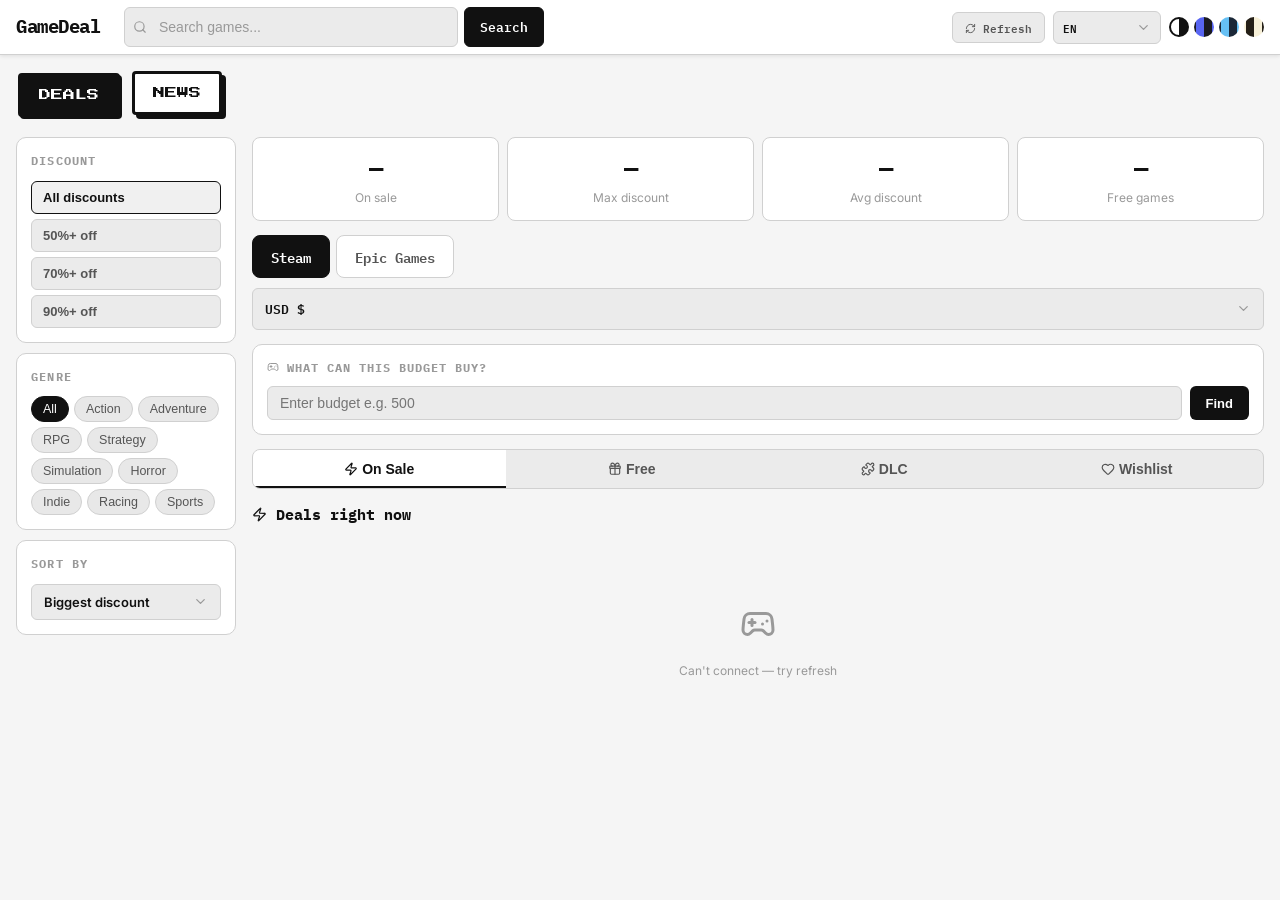
==== commit 9e5babc3: "Game preview modal + price history (All-Time Low), real news feed + time filter - Click card opens a" ====
--- a/Home.html
+++ b/Home.html
@@ -132,12 +132,13 @@
   </main>
 </div>
 
+<div class="modal-overlay" id="gameModal"></div>
 <div class="toast" id="toast"></div>
 
 <script>
 (function () {
   var t = Date.now();
-  ['config.js', 'app/i18n.js', 'app/news.js', 'sources/steam.js', 'sources/cheapshark.js', 'app/main.js'].forEach(function (src) {
+  ['config.js', 'app/i18n.js', 'app/news.js', 'app/modal.js', 'sources/steam.js', 'sources/cheapshark.js', 'app/main.js'].forEach(function (src) {
     document.write('<script src="' + src + '?t=' + t + '"><\/script>');
   });
 })();
--- a/app/app.css
+++ b/app/app.css
@@ -3,7 +3,7 @@
 :root[data-theme="steam"]{--bg:#1b2838;--surface:#16202d;--surface2:#213246;--border:#2a475e;--text:#c6d4df;--text2:#8f98a0;--text3:#556772;--accent:#66c0f4;--accent-text:#1b2838;--sale-bg:#4c6b22;--sale-text:#a4d007;--tag-bg:#213246;--sh:0 2px 8px rgba(0,0,0,.6);--hover:#1e3344}
 :root[data-theme="paper"]{--bg:#f7f0d8;--surface:#fffdf3;--surface2:#efe6c6;--border:#dccfa3;--text:#3a3320;--text2:#6d6340;--text3:#a99c6e;--accent:#241f17;--accent-text:#fff;--sale-bg:#241f17;--sale-text:#fff;--tag-bg:#ece1bf;--sh:0 1px 4px rgba(120,100,40,.15);--hover:#f1e9ce}
 *,*::before,*::after{box-sizing:border-box;margin:0;padding:0}
-body{background:var(--bg);color:var(--text);font-family:'Inter',sans-serif;font-size:15px;line-height:1.55;transition:background .2s,color .2s;min-height:100vh;overflow-x:hidden}
+body{background:var(--bg);color:var(--text);font-family:'Inter',sans-serif;font-size:15px;line-height:1.55;transition:background .2s,color .2s;min-height:100vh;overflow-x:clip}
 .hi{min-width:0}
 
 header{background:var(--surface);border-bottom:1px solid var(--border);position:sticky;top:0;z-index:100;box-shadow:var(--sh)}
@@ -85,10 +85,10 @@
 .lang-dd .dd-btn{padding:6px 9px;font-size:11px;font-family:'IBM Plex Mono',monospace}
 
 .topnav{max-width:1300px;margin:0 auto;padding:16px 16px 6px;display:flex;gap:14px}
-.nav-btn{font-family:'Press Start 2P','IBM Plex Mono',monospace;font-size:12px;line-height:1;padding:13px 18px;border:3px solid #111;border-radius:4px;background:#ffe23d;color:#111;box-shadow:4px 4px 0 #111;cursor:pointer;text-transform:uppercase;transition:transform .08s,box-shadow .08s,background .08s}
-.nav-btn:hover{transform:translate(-1px,-1px);box-shadow:6px 6px 0 #111}
-.nav-btn:active{transform:translate(2px,2px);box-shadow:2px 2px 0 #111}
-.nav-btn.on{background:#e60012;color:#fff;transform:translate(2px,2px);box-shadow:2px 2px 0 #111}
+.nav-btn{font-family:'Press Start 2P','IBM Plex Mono',monospace;font-size:12px;line-height:1;padding:13px 18px;border:3px solid var(--text);border-radius:4px;background:var(--surface);color:var(--text);box-shadow:4px 4px 0 var(--text);cursor:pointer;text-transform:uppercase;transition:transform .08s,box-shadow .08s,background .08s,color .08s}
+.nav-btn:hover{transform:translate(-1px,-1px);box-shadow:6px 6px 0 var(--text)}
+.nav-btn:active{transform:translate(2px,2px);box-shadow:2px 2px 0 var(--text)}
+.nav-btn.on{background:var(--accent);color:var(--accent-text);box-shadow:2px 2px 0 var(--text);transform:translate(2px,2px)}
 
 .bp{background:var(--surface);border:1px solid var(--border);border-radius:10px;padding:14px;margin-bottom:14px}
 .bpt{font-family:'IBM Plex Mono',monospace;font-size:12px;font-weight:700;letter-spacing:1px;text-transform:uppercase;color:var(--text3);margin-bottom:9px}
@@ -161,6 +161,49 @@
 .sidebar-overlay{display:none;position:fixed;inset:0;z-index:149;background:rgba(0,0,0,.5);backdrop-filter:blur(2px)}
 .sidebar-overlay.show{display:block}
 
+.modal-overlay{display:none;position:fixed;inset:0;z-index:400;background:rgba(0,0,0,.6);backdrop-filter:blur(4px);align-items:flex-start;justify-content:center;padding:40px 16px;overflow-y:auto}
+.modal-overlay.open{display:flex}
+.modal-box{background:var(--surface);border:1px solid var(--border);border-radius:14px;width:100%;max-width:680px;position:relative;box-shadow:0 20px 60px rgba(0,0,0,.4);overflow:hidden}
+.modal-x{position:absolute;top:12px;right:12px;z-index:2;width:34px;height:34px;border-radius:50%;border:none;background:rgba(0,0,0,.55);color:#fff;cursor:pointer;display:flex;align-items:center;justify-content:center;backdrop-filter:blur(4px)}
+.modal-x .ic{width:18px;height:18px}
+.modal-hero{width:100%;aspect-ratio:16/9;background:var(--surface2);overflow:hidden}
+.modal-hero img{width:100%;height:100%;object-fit:cover;display:block}
+.modal-body{padding:18px 20px 20px}
+.modal-title{font-size:22px;font-weight:700;color:var(--text);margin-bottom:3px}
+.modal-dev{font-size:13px;color:var(--text3);margin-bottom:10px}
+.modal-tags{margin-bottom:12px}
+.modal-price{display:flex;align-items:center;gap:10px;margin-bottom:14px}
+.modal-price .pnew{font-size:20px}
+.modal-price .porig{font-size:14px}
+.m-disc{background:var(--sale-bg);color:var(--sale-text);font-family:'IBM Plex Mono',monospace;font-size:12px;font-weight:700;padding:2px 7px;border-radius:4px}
+.modal-desc{font-size:14px;line-height:1.6;color:var(--text2);margin-bottom:12px}
+.modal-meta{font-size:12px;color:var(--text3);margin-bottom:16px;font-family:'IBM Plex Mono',monospace}
+.modal-hist{background:var(--surface2);border:1px solid var(--border);border-radius:10px;padding:14px;margin-bottom:16px;min-height:20px}
+.hist-h{font-family:'IBM Plex Mono',monospace;font-size:12px;font-weight:700;text-transform:uppercase;letter-spacing:1px;color:var(--text3);margin-bottom:12px}
+.hist-cur{font-weight:400;text-transform:none;letter-spacing:0}
+.hbar{display:flex;align-items:center;gap:10px;margin-bottom:8px}
+.hbl{font-size:12px;color:var(--text2);width:64px;flex-shrink:0}
+.htrack{flex:1;height:14px;background:var(--bg);border-radius:7px;overflow:hidden}
+.hfill{display:block;height:100%;border-radius:7px;background:var(--text3)}
+.hfill.now{background:var(--accent)}
+.hfill.low{background:#4ade80}
+.hbv{font-family:'IBM Plex Mono',monospace;font-size:12px;font-weight:700;color:var(--text);width:62px;text-align:right;flex-shrink:0}
+.hist-low{margin-top:10px;font-size:13px;color:var(--text2)}
+.hist-low b{color:#4ade80;font-family:'IBM Plex Mono',monospace}
+.modal-go{display:block;text-align:center;padding:12px;background:var(--accent);color:var(--accent-text);border-radius:8px;font-weight:700;text-decoration:none;font-size:15px;transition:opacity .15s}
+.modal-go:hover{opacity:.88}
+
+.news-filter{display:flex;gap:8px;flex-wrap:wrap;margin-bottom:16px}
+.nf-btn{padding:8px 16px;border:1px solid var(--border);border-radius:8px;background:var(--surface);color:var(--text2);font-size:13px;font-weight:600;cursor:pointer;transition:all .15s}
+.nf-btn:hover{border-color:var(--accent);color:var(--accent)}
+.nf-btn.on{background:var(--accent);color:var(--accent-text);border-color:var(--accent)}
+.news-list{display:flex;flex-direction:column;gap:8px}
+.news-item{display:flex;align-items:center;gap:12px;padding:13px 15px;background:var(--surface);border:1px solid var(--border);border-radius:10px;text-decoration:none;color:inherit;transition:border-color .15s,transform .1s}
+.news-item:hover{border-color:var(--accent);transform:translateX(2px)}
+.news-src{flex-shrink:0;font-family:'IBM Plex Mono',monospace;font-size:11px;font-weight:700;color:var(--accent-text);background:var(--accent);padding:3px 8px;border-radius:5px;white-space:nowrap}
+.news-title{flex:1;font-size:14px;color:var(--text);font-weight:500;line-height:1.4}
+.news-date{flex-shrink:0;font-size:12px;color:var(--text3);font-family:'IBM Plex Mono',monospace;white-space:nowrap}
+
 /* tablet (iPad portrait) + mobile: sidebar -> slide-in drawer */
 @media(max-width:900px){
   .updated-at{display:none}
@@ -171,7 +214,7 @@
   .hi{gap:8px;padding:0 12px}
   .hs{max-width:none;flex:1}
   .topnav{padding:12px 12px 4px;gap:10px}
-  .nav-btn{font-size:10px;padding:11px 14px;box-shadow:3px 3px 0 #111}
+  .nav-btn{font-size:10px;padding:11px 14px;box-shadow:3px 3px 0 var(--text)}
 
   .layout{grid-template-columns:1fr !important;padding:14px}
   .sidebar{position:fixed;top:54px;left:0;bottom:0;width:min(300px,86vw);transform:translateX(-100%);transition:transform .25s ease;z-index:150;overflow-y:auto;background:var(--surface);border-right:1px solid var(--border);padding:14px;display:flex !important;flex-direction:column;gap:12px;box-shadow:4px 0 24px rgba(0,0,0,.18)}
@@ -203,6 +246,12 @@
   .bp{padding:12px}
 
   .dd-btn,.src-tab,.db,.gt,.brow input,.brow button{min-height:40px}
+  .modal-overlay{padding:0;align-items:stretch}
+  .modal-box{max-width:none;border-radius:0;min-height:100%}
+  .modal-title{font-size:19px}
+  .news-item{flex-wrap:wrap;gap:6px 10px}
+  .news-date{width:100%;order:3}
+  .nf-btn{flex:1;text-align:center;min-height:40px}
 }
 
 @media(max-width:380px){
--- a/app/app.css
+++ b/app/app.css
@@ -3,7 +3,7 @@
 :root[data-theme="steam"]{--bg:#1b2838;--surface:#16202d;--surface2:#213246;--border:#2a475e;--text:#c6d4df;--text2:#8f98a0;--text3:#556772;--accent:#66c0f4;--accent-text:#1b2838;--sale-bg:#4c6b22;--sale-text:#a4d007;--tag-bg:#213246;--sh:0 2px 8px rgba(0,0,0,.6);--hover:#1e3344}
 :root[data-theme="paper"]{--bg:#f7f0d8;--surface:#fffdf3;--surface2:#efe6c6;--border:#dccfa3;--text:#3a3320;--text2:#6d6340;--text3:#a99c6e;--accent:#241f17;--accent-text:#fff;--sale-bg:#241f17;--sale-text:#fff;--tag-bg:#ece1bf;--sh:0 1px 4px rgba(120,100,40,.15);--hover:#f1e9ce}
 *,*::before,*::after{box-sizing:border-box;margin:0;padding:0}
-body{background:var(--bg);color:var(--text);font-family:'Inter',sans-serif;font-size:15px;line-height:1.55;transition:background .2s,color .2s;min-height:100vh;overflow-x:hidden}
+body{background:var(--bg);color:var(--text);font-family:'Inter',sans-serif;font-size:15px;line-height:1.55;transition:background .2s,color .2s;min-height:100vh;overflow-x:clip}
 .hi{min-width:0}
 
 header{background:var(--surface);border-bottom:1px solid var(--border);position:sticky;top:0;z-index:100;box-shadow:var(--sh)}
@@ -85,10 +85,10 @@
 .lang-dd .dd-btn{padding:6px 9px;font-size:11px;font-family:'IBM Plex Mono',monospace}
 
 .topnav{max-width:1300px;margin:0 auto;padding:16px 16px 6px;display:flex;gap:14px}
-.nav-btn{font-family:'Press Start 2P','IBM Plex Mono',monospace;font-size:12px;line-height:1;padding:13px 18px;border:3px solid #111;border-radius:4px;background:#ffe23d;color:#111;box-shadow:4px 4px 0 #111;cursor:pointer;text-transform:uppercase;transition:transform .08s,box-shadow .08s,background .08s}
-.nav-btn:hover{transform:translate(-1px,-1px);box-shadow:6px 6px 0 #111}
-.nav-btn:active{transform:translate(2px,2px);box-shadow:2px 2px 0 #111}
-.nav-btn.on{background:#e60012;color:#fff;transform:translate(2px,2px);box-shadow:2px 2px 0 #111}
+.nav-btn{font-family:'Press Start 2P','IBM Plex Mono',monospace;font-size:12px;line-height:1;padding:13px 18px;border:3px solid var(--text);border-radius:4px;background:var(--surface);color:var(--text);box-shadow:4px 4px 0 var(--text);cursor:pointer;text-transform:uppercase;transition:transform .08s,box-shadow .08s,background .08s,color .08s}
+.nav-btn:hover{transform:translate(-1px,-1px);box-shadow:6px 6px 0 var(--text)}
+.nav-btn:active{transform:translate(2px,2px);box-shadow:2px 2px 0 var(--text)}
+.nav-btn.on{background:var(--accent);color:var(--accent-text);box-shadow:2px 2px 0 var(--text);transform:translate(2px,2px)}
 
 .bp{background:var(--surface);border:1px solid var(--border);border-radius:10px;padding:14px;margin-bottom:14px}
 .bpt{font-family:'IBM Plex Mono',monospace;font-size:12px;font-weight:700;letter-spacing:1px;text-transform:uppercase;color:var(--text3);margin-bottom:9px}
@@ -161,6 +161,49 @@
 .sidebar-overlay{display:none;position:fixed;inset:0;z-index:149;background:rgba(0,0,0,.5);backdrop-filter:blur(2px)}
 .sidebar-overlay.show{display:block}
 
+.modal-overlay{display:none;position:fixed;inset:0;z-index:400;background:rgba(0,0,0,.6);backdrop-filter:blur(4px);align-items:flex-start;justify-content:center;padding:40px 16px;overflow-y:auto}
+.modal-overlay.open{display:flex}
+.modal-box{background:var(--surface);border:1px solid var(--border);border-radius:14px;width:100%;max-width:680px;position:relative;box-shadow:0 20px 60px rgba(0,0,0,.4);overflow:hidden}
+.modal-x{position:absolute;top:12px;right:12px;z-index:2;width:34px;height:34px;border-radius:50%;border:none;background:rgba(0,0,0,.55);color:#fff;cursor:pointer;display:flex;align-items:center;justify-content:center;backdrop-filter:blur(4px)}
+.modal-x .ic{width:18px;height:18px}
+.modal-hero{width:100%;aspect-ratio:16/9;background:var(--surface2);overflow:hidden}
+.modal-hero img{width:100%;height:100%;object-fit:cover;display:block}
+.modal-body{padding:18px 20px 20px}
+.modal-title{font-size:22px;font-weight:700;color:var(--text);margin-bottom:3px}
+.modal-dev{font-size:13px;color:var(--text3);margin-bottom:10px}
+.modal-tags{margin-bottom:12px}
+.modal-price{display:flex;align-items:center;gap:10px;margin-bottom:14px}
+.modal-price .pnew{font-size:20px}
+.modal-price .porig{font-size:14px}
+.m-disc{background:var(--sale-bg);color:var(--sale-text);font-family:'IBM Plex Mono',monospace;font-size:12px;font-weight:700;padding:2px 7px;border-radius:4px}
+.modal-desc{font-size:14px;line-height:1.6;color:var(--text2);margin-bottom:12px}
+.modal-meta{font-size:12px;color:var(--text3);margin-bottom:16px;font-family:'IBM Plex Mono',monospace}
+.modal-hist{background:var(--surface2);border:1px solid var(--border);border-radius:10px;padding:14px;margin-bottom:16px;min-height:20px}
+.hist-h{font-family:'IBM Plex Mono',monospace;font-size:12px;font-weight:700;text-transform:uppercase;letter-spacing:1px;color:var(--text3);margin-bottom:12px}
+.hist-cur{font-weight:400;text-transform:none;letter-spacing:0}
+.hbar{display:flex;align-items:center;gap:10px;margin-bottom:8px}
+.hbl{font-size:12px;color:var(--text2);width:64px;flex-shrink:0}
+.htrack{flex:1;height:14px;background:var(--bg);border-radius:7px;overflow:hidden}
+.hfill{display:block;height:100%;border-radius:7px;background:var(--text3)}
+.hfill.now{background:var(--accent)}
+.hfill.low{background:#4ade80}
+.hbv{font-family:'IBM Plex Mono',monospace;font-size:12px;font-weight:700;color:var(--text);width:62px;text-align:right;flex-shrink:0}
+.hist-low{margin-top:10px;font-size:13px;color:var(--text2)}
+.hist-low b{color:#4ade80;font-family:'IBM Plex Mono',monospace}
+.modal-go{display:block;text-align:center;padding:12px;background:var(--accent);color:var(--accent-text);border-radius:8px;font-weight:700;text-decoration:none;font-size:15px;transition:opacity .15s}
+.modal-go:hover{opacity:.88}
+
+.news-filter{display:flex;gap:8px;flex-wrap:wrap;margin-bottom:16px}
+.nf-btn{padding:8px 16px;border:1px solid var(--border);border-radius:8px;background:var(--surface);color:var(--text2);font-size:13px;font-weight:600;cursor:pointer;transition:all .15s}
+.nf-btn:hover{border-color:var(--accent);color:var(--accent)}
+.nf-btn.on{background:var(--accent);color:var(--accent-text);border-color:var(--accent)}
+.news-list{display:flex;flex-direction:column;gap:8px}
+.news-item{display:flex;align-items:center;gap:12px;padding:13px 15px;background:var(--surface);border:1px solid var(--border);border-radius:10px;text-decoration:none;color:inherit;transition:border-color .15s,transform .1s}
+.news-item:hover{border-color:var(--accent);transform:translateX(2px)}
+.news-src{flex-shrink:0;font-family:'IBM Plex Mono',monospace;font-size:11px;font-weight:700;color:var(--accent-text);background:var(--accent);padding:3px 8px;border-radius:5px;white-space:nowrap}
+.news-title{flex:1;font-size:14px;color:var(--text);font-weight:500;line-height:1.4}
+.news-date{flex-shrink:0;font-size:12px;color:var(--text3);font-family:'IBM Plex Mono',monospace;white-space:nowrap}
+
 /* tablet (iPad portrait) + mobile: sidebar -> slide-in drawer */
 @media(max-width:900px){
   .updated-at{display:none}
@@ -171,7 +214,7 @@
   .hi{gap:8px;padding:0 12px}
   .hs{max-width:none;flex:1}
   .topnav{padding:12px 12px 4px;gap:10px}
-  .nav-btn{font-size:10px;padding:11px 14px;box-shadow:3px 3px 0 #111}
+  .nav-btn{font-size:10px;padding:11px 14px;box-shadow:3px 3px 0 var(--text)}
 
   .layout{grid-template-columns:1fr !important;padding:14px}
   .sidebar{position:fixed;top:54px;left:0;bottom:0;width:min(300px,86vw);transform:translateX(-100%);transition:transform .25s ease;z-index:150;overflow-y:auto;background:var(--surface);border-right:1px solid var(--border);padding:14px;display:flex !important;flex-direction:column;gap:12px;box-shadow:4px 0 24px rgba(0,0,0,.18)}
@@ -203,6 +246,12 @@
   .bp{padding:12px}
 
   .dd-btn,.src-tab,.db,.gt,.brow input,.brow button{min-height:40px}
+  .modal-overlay{padding:0;align-items:stretch}
+  .modal-box{max-width:none;border-radius:0;min-height:100%}
+  .modal-title{font-size:19px}
+  .news-item{flex-wrap:wrap;gap:6px 10px}
+  .news-date{width:100%;order:3}
+  .nf-btn{flex:1;text-align:center;min-height:40px}
 }
 
 @media(max-width:380px){
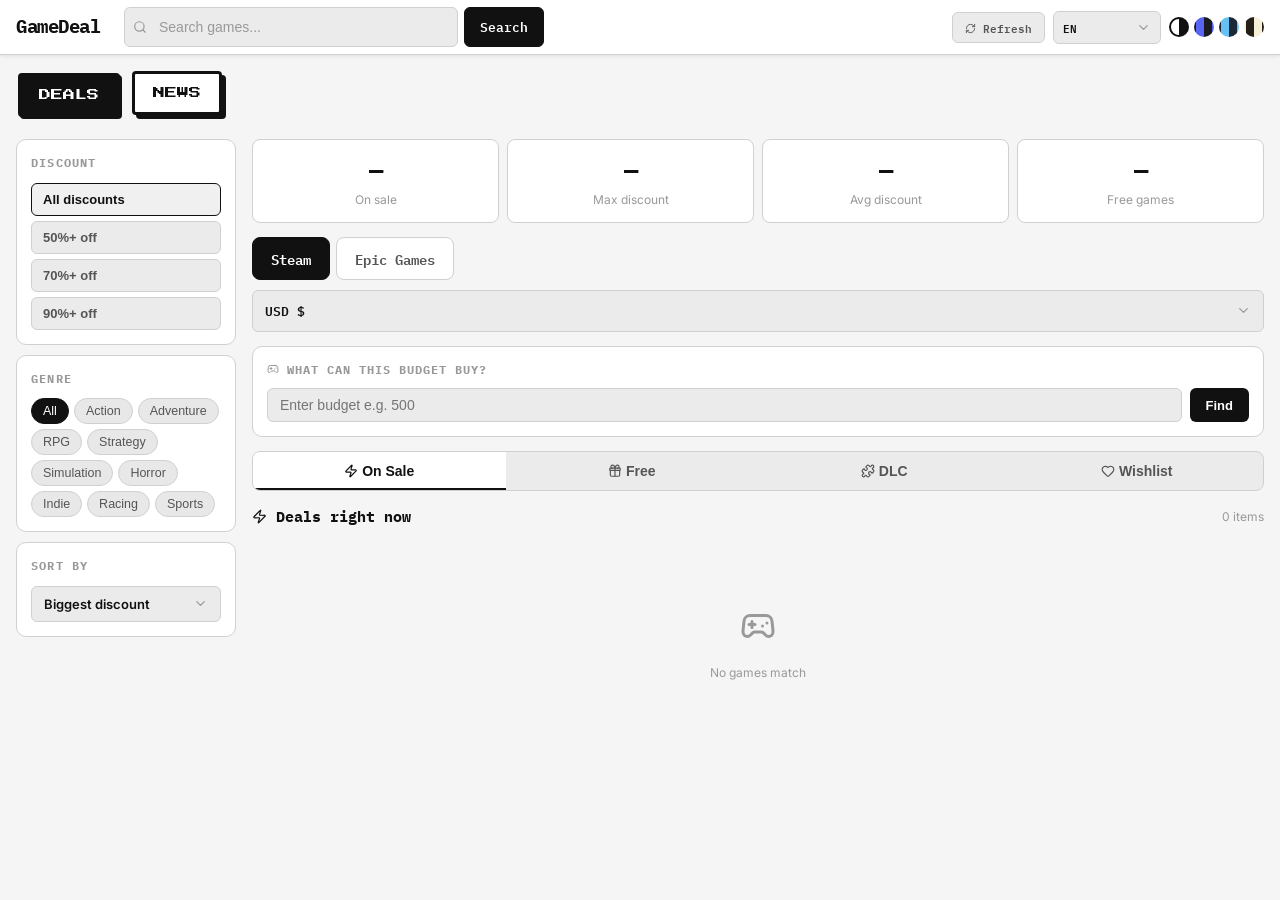
==== commit 8eca2bfb: "update" ====
--- a/Home.html
+++ b/Home.html
@@ -144,4 +144,4 @@
 })();
 </script>
 </body>
-</html>
+</html>
--- a/app/app.css
+++ b/app/app.css
@@ -43,7 +43,7 @@
 .layout{max-width:1300px;margin:0 auto;padding:16px 16px;display:grid;grid-template-columns:220px 1fr;gap:16px;align-items:start}
 .layout.full{grid-template-columns:1fr}
 
-.sidebar{position:sticky;top:70px;display:flex;flex-direction:column;gap:10px}
+.sidebar{position:sticky;top:124px;display:flex;flex-direction:column;gap:10px}
 .fs{background:var(--surface);border:1px solid var(--border);border-radius:10px;padding:14px}
 .ft{font-family:'IBM Plex Mono',monospace;font-size:12px;font-weight:700;letter-spacing:1.2px;text-transform:uppercase;color:var(--text3);margin-bottom:10px}
 .bwrap{position:relative}
@@ -84,7 +84,7 @@
 .lang-dd{width:108px;flex-shrink:0}
 .lang-dd .dd-btn{padding:6px 9px;font-size:11px;font-family:'IBM Plex Mono',monospace}
 
-.topnav{max-width:1300px;margin:0 auto;padding:16px 16px 6px;display:flex;gap:14px}
+.topnav{position:sticky;top:54px;z-index:99;background:var(--bg);max-width:1300px;margin:0 auto;padding:16px 16px 8px;display:flex;gap:14px}
 .nav-btn{font-family:'Press Start 2P','IBM Plex Mono',monospace;font-size:12px;line-height:1;padding:13px 18px;border:3px solid var(--text);border-radius:4px;background:var(--surface);color:var(--text);box-shadow:4px 4px 0 var(--text);cursor:pointer;text-transform:uppercase;transition:transform .08s,box-shadow .08s,background .08s,color .08s}
 .nav-btn:hover{transform:translate(-1px,-1px);box-shadow:6px 6px 0 var(--text)}
 .nav-btn:active{transform:translate(2px,2px);box-shadow:2px 2px 0 var(--text)}
@@ -193,7 +193,11 @@
 .modal-go{display:block;text-align:center;padding:12px;background:var(--accent);color:var(--accent-text);border-radius:8px;font-weight:700;text-decoration:none;font-size:15px;transition:opacity .15s}
 .modal-go:hover{opacity:.88}
 
-.news-filter{display:flex;gap:8px;flex-wrap:wrap;margin-bottom:16px}
+.news-bar{display:flex;align-items:center;gap:10px;flex-wrap:wrap;margin-bottom:16px}
+.news-filter{display:flex;gap:8px;flex-wrap:wrap}
+.news-search{position:relative;flex:1;min-width:170px;max-width:300px}
+.news-search input{width:100%;padding:9px 12px 9px 32px;border:1px solid var(--border);border-radius:8px;background:var(--surface);color:var(--text);font-size:13px;outline:none;transition:border-color .15s}
+.news-search input:focus{border-color:var(--accent)}
 .nf-btn{padding:8px 16px;border:1px solid var(--border);border-radius:8px;background:var(--surface);color:var(--text2);font-size:13px;font-weight:600;cursor:pointer;transition:all .15s}
 .nf-btn:hover{border-color:var(--accent);color:var(--accent)}
 .nf-btn.on{background:var(--accent);color:var(--accent-text);border-color:var(--accent)}
@@ -227,6 +231,7 @@
 @media(max-width:600px){
   .tp{display:none}
   .hi{height:52px;gap:6px;padding:0 10px}
+  .topnav{top:52px}
   .lang-dd{width:90px}
   .lang-dd .dd-btn{padding:6px 7px}
   .hs input,.brow input,#budgetIn{font-size:16px}
@@ -252,6 +257,8 @@
   .news-item{flex-wrap:wrap;gap:6px 10px}
   .news-date{width:100%;order:3}
   .nf-btn{flex:1;text-align:center;min-height:40px}
+  .news-search{max-width:none;flex:1 1 100%}
+  .news-search input{font-size:16px}
 }
 
 @media(max-width:380px){
--- a/app/app.css
+++ b/app/app.css
@@ -43,7 +43,7 @@
 .layout{max-width:1300px;margin:0 auto;padding:16px 16px;display:grid;grid-template-columns:220px 1fr;gap:16px;align-items:start}
 .layout.full{grid-template-columns:1fr}
 
-.sidebar{position:sticky;top:70px;display:flex;flex-direction:column;gap:10px}
+.sidebar{position:sticky;top:124px;display:flex;flex-direction:column;gap:10px}
 .fs{background:var(--surface);border:1px solid var(--border);border-radius:10px;padding:14px}
 .ft{font-family:'IBM Plex Mono',monospace;font-size:12px;font-weight:700;letter-spacing:1.2px;text-transform:uppercase;color:var(--text3);margin-bottom:10px}
 .bwrap{position:relative}
@@ -84,7 +84,7 @@
 .lang-dd{width:108px;flex-shrink:0}
 .lang-dd .dd-btn{padding:6px 9px;font-size:11px;font-family:'IBM Plex Mono',monospace}
 
-.topnav{max-width:1300px;margin:0 auto;padding:16px 16px 6px;display:flex;gap:14px}
+.topnav{position:sticky;top:54px;z-index:99;background:var(--bg);max-width:1300px;margin:0 auto;padding:16px 16px 8px;display:flex;gap:14px}
 .nav-btn{font-family:'Press Start 2P','IBM Plex Mono',monospace;font-size:12px;line-height:1;padding:13px 18px;border:3px solid var(--text);border-radius:4px;background:var(--surface);color:var(--text);box-shadow:4px 4px 0 var(--text);cursor:pointer;text-transform:uppercase;transition:transform .08s,box-shadow .08s,background .08s,color .08s}
 .nav-btn:hover{transform:translate(-1px,-1px);box-shadow:6px 6px 0 var(--text)}
 .nav-btn:active{transform:translate(2px,2px);box-shadow:2px 2px 0 var(--text)}
@@ -193,7 +193,11 @@
 .modal-go{display:block;text-align:center;padding:12px;background:var(--accent);color:var(--accent-text);border-radius:8px;font-weight:700;text-decoration:none;font-size:15px;transition:opacity .15s}
 .modal-go:hover{opacity:.88}
 
-.news-filter{display:flex;gap:8px;flex-wrap:wrap;margin-bottom:16px}
+.news-bar{display:flex;align-items:center;gap:10px;flex-wrap:wrap;margin-bottom:16px}
+.news-filter{display:flex;gap:8px;flex-wrap:wrap}
+.news-search{position:relative;flex:1;min-width:170px;max-width:300px}
+.news-search input{width:100%;padding:9px 12px 9px 32px;border:1px solid var(--border);border-radius:8px;background:var(--surface);color:var(--text);font-size:13px;outline:none;transition:border-color .15s}
+.news-search input:focus{border-color:var(--accent)}
 .nf-btn{padding:8px 16px;border:1px solid var(--border);border-radius:8px;background:var(--surface);color:var(--text2);font-size:13px;font-weight:600;cursor:pointer;transition:all .15s}
 .nf-btn:hover{border-color:var(--accent);color:var(--accent)}
 .nf-btn.on{background:var(--accent);color:var(--accent-text);border-color:var(--accent)}
@@ -227,6 +231,7 @@
 @media(max-width:600px){
   .tp{display:none}
   .hi{height:52px;gap:6px;padding:0 10px}
+  .topnav{top:52px}
   .lang-dd{width:90px}
   .lang-dd .dd-btn{padding:6px 7px}
   .hs input,.brow input,#budgetIn{font-size:16px}
@@ -252,6 +257,8 @@
   .news-item{flex-wrap:wrap;gap:6px 10px}
   .news-date{width:100%;order:3}
   .nf-btn{flex:1;text-align:center;min-height:40px}
+  .news-search{max-width:none;flex:1 1 100%}
+  .news-search input{font-size:16px}
 }
 
 @media(max-width:380px){
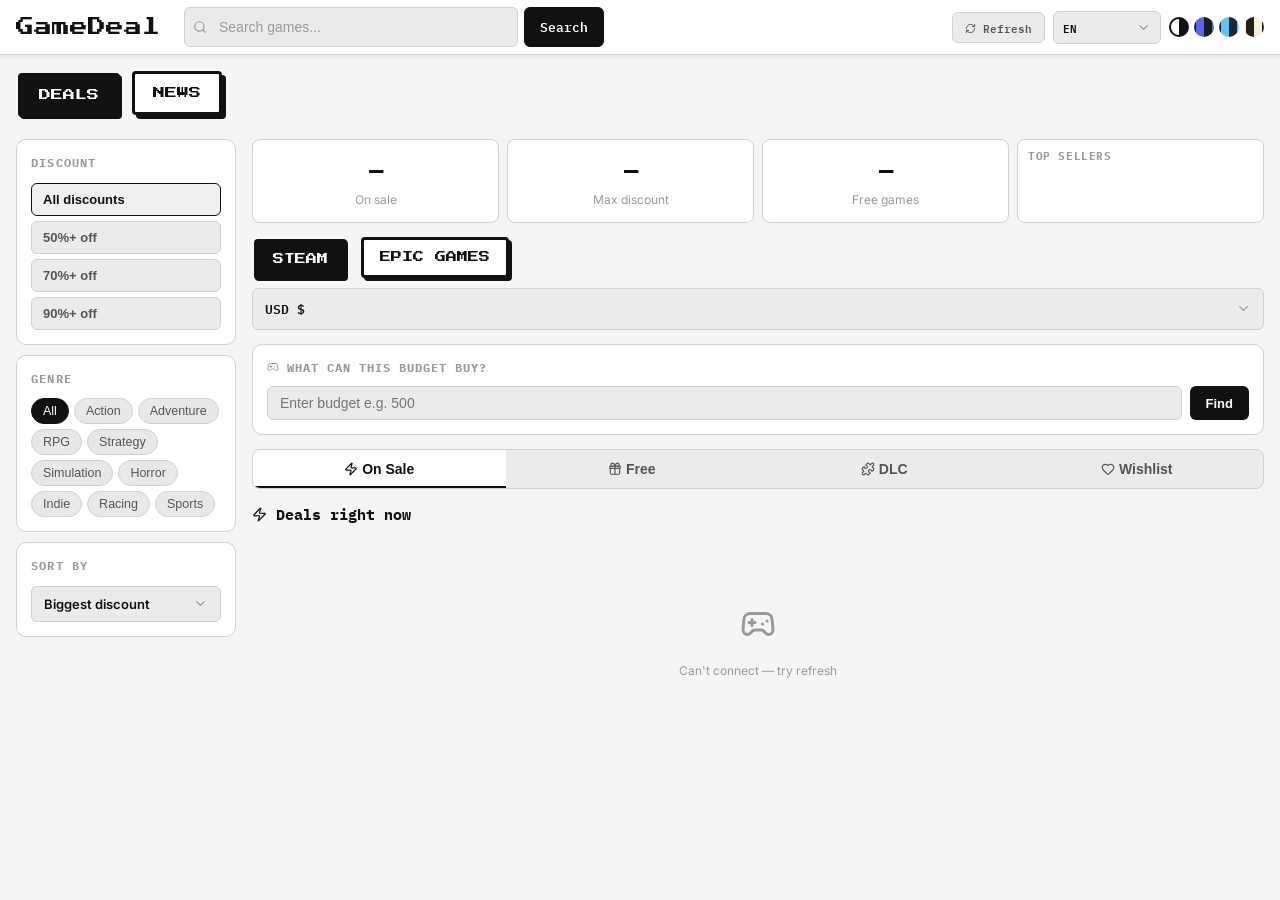
==== commit 515f43e0: "update" ====
--- a/Home.html
+++ b/Home.html
@@ -94,8 +94,11 @@
     <div class="stats">
       <div class="sc"><span class="sn" id="stTotal">—</span><div class="sl" data-i18n="stat_total">On sale</div></div>
       <div class="sc"><span class="sn" id="stMax">—</span><div class="sl" data-i18n="stat_max">Max discount</div></div>
-      <div class="sc"><span class="sn" id="stAvg">—</span><div class="sl" data-i18n="stat_avg">Avg discount</div></div>
       <div class="sc"><span class="sn" id="stFree">—</span><div class="sl" data-i18n="stat_free">Free games</div></div>
+      <div class="sc topsell" id="topSell">
+        <div class="ts-h" data-i18n="top_sellers">Top sellers</div>
+        <div class="ts-vp"><div class="ts-track" id="tsTrack"></div></div>
+      </div>
     </div>
 
     <div class="switch-row">
--- a/app/app.css
+++ b/app/app.css
@@ -8,7 +8,7 @@
 
 header{background:var(--surface);border-bottom:1px solid var(--border);position:sticky;top:0;z-index:100;box-shadow:var(--sh)}
 .hi{max-width:1300px;margin:0 auto;padding:0 16px;height:54px;display:flex;align-items:center;gap:12px}
-.logo{font-family:'IBM Plex Mono',monospace;font-weight:700;font-size:19px;color:var(--text);text-decoration:none;flex-shrink:0;letter-spacing:-.5px}
+.logo{font-family:'Press Start 2P','IBM Plex Mono',monospace;font-weight:400;font-size:18px;line-height:1;color:var(--text);text-decoration:none;flex-shrink:0;letter-spacing:0}
 .logo span{color:var(--accent)}
 .live-dot{width:7px;height:7px;background:#4ade80;border-radius:50%;animation:blink 1.8s ease-in-out infinite;flex-shrink:0}
 .live-label{font-family:'IBM Plex Mono',monospace;font-size:10px;color:#4ade80;font-weight:700;letter-spacing:.5px;flex-shrink:0}
@@ -74,11 +74,23 @@
 .sn{font-family:'IBM Plex Mono',monospace;font-size:24px;font-weight:700;color:var(--accent);display:block}
 .sl{font-size:12px;color:var(--text3);margin-top:2px}
 
+.topsell{text-align:left;padding:8px 10px;display:flex;flex-direction:column;gap:6px;overflow:hidden}
+.ts-h{font-family:'IBM Plex Mono',monospace;font-size:11px;font-weight:700;letter-spacing:.6px;text-transform:uppercase;color:var(--text3)}
+.ts-vp{flex:1;display:flex;align-items:center;overflow:hidden;-webkit-mask-image:linear-gradient(90deg,transparent,#000 8%,#000 92%,transparent);mask-image:linear-gradient(90deg,transparent,#000 8%,#000 92%,transparent)}
+.ts-track{display:flex;gap:8px;width:max-content;animation:ts-scroll linear infinite;will-change:transform}
+.ts-track:hover{animation-play-state:paused}
+.ts-item{position:relative;flex:0 0 auto;width:96px;height:45px;border-radius:4px;overflow:hidden;border:1px solid var(--border);background:var(--surface2);cursor:pointer;padding:0}
+.ts-item img{width:100%;height:100%;object-fit:cover;display:block}
+.ts-disc{position:absolute;left:0;bottom:0;background:var(--sale-bg);color:var(--sale-text);font-size:10px;font-weight:700;padding:1px 5px;border-top-right-radius:4px;font-family:'IBM Plex Mono',monospace}
+@keyframes ts-scroll{from{transform:translateX(0)}to{transform:translateX(-50%)}}
+@media(prefers-reduced-motion:reduce){.ts-track{animation:none}}
+
 .switch-row{display:flex;align-items:center;gap:10px;margin-bottom:14px;flex-wrap:wrap}
-.source-switch{display:flex;gap:6px;flex-wrap:wrap}
-.src-tab{padding:9px 18px;border:1px solid var(--border);border-radius:8px;background:var(--surface);color:var(--text2);font-size:14px;font-weight:600;cursor:pointer;transition:all .15s;font-family:'IBM Plex Mono',monospace}
-.src-tab:hover{border-color:var(--accent);color:var(--accent)}
-.src-tab.on{background:var(--accent);color:var(--accent-text);border-color:var(--accent)}
+.source-switch{display:flex;gap:16px;flex-wrap:wrap}
+.src-tab{font-family:'Press Start 2P','IBM Plex Mono',monospace;font-size:11px;line-height:1;padding:12px 16px;border:3px solid var(--text);border-radius:4px;background:var(--surface);color:var(--text);box-shadow:3px 3px 0 var(--text);cursor:pointer;text-transform:uppercase;transition:transform .08s,box-shadow .08s,background .08s,color .08s}
+.src-tab:hover{transform:translate(-1px,-1px);box-shadow:5px 5px 0 var(--text)}
+.src-tab:active{transform:translate(2px,2px);box-shadow:1px 1px 0 var(--text)}
+.src-tab.on{background:var(--accent);color:var(--accent-text);box-shadow:1px 1px 0 var(--text);transform:translate(2px,2px)}
 .cur-wrap{margin-left:auto;min-width:150px}
 .cur-wrap .dd-btn{font-family:'IBM Plex Mono',monospace}
 .lang-dd{width:108px;flex-shrink:0}
@@ -216,6 +228,7 @@
   .refresh-btn{display:none}
   .filter-btn{display:flex;align-items:center;gap:5px}
   .hi{gap:8px;padding:0 12px}
+  .logo{font-size:15px}
   .hs{max-width:none;flex:1}
   .topnav{padding:12px 12px 4px;gap:10px}
   .nav-btn{font-size:10px;padding:11px 14px;box-shadow:3px 3px 0 var(--text)}
@@ -231,6 +244,7 @@
 @media(max-width:600px){
   .tp{display:none}
   .hi{height:52px;gap:6px;padding:0 10px}
+  .logo{font-size:12px}
   .topnav{top:52px}
   .lang-dd{width:90px}
   .lang-dd .dd-btn{padding:6px 7px}
--- a/app/app.css
+++ b/app/app.css
@@ -8,7 +8,7 @@
 
 header{background:var(--surface);border-bottom:1px solid var(--border);position:sticky;top:0;z-index:100;box-shadow:var(--sh)}
 .hi{max-width:1300px;margin:0 auto;padding:0 16px;height:54px;display:flex;align-items:center;gap:12px}
-.logo{font-family:'IBM Plex Mono',monospace;font-weight:700;font-size:19px;color:var(--text);text-decoration:none;flex-shrink:0;letter-spacing:-.5px}
+.logo{font-family:'Press Start 2P','IBM Plex Mono',monospace;font-weight:400;font-size:18px;line-height:1;color:var(--text);text-decoration:none;flex-shrink:0;letter-spacing:0}
 .logo span{color:var(--accent)}
 .live-dot{width:7px;height:7px;background:#4ade80;border-radius:50%;animation:blink 1.8s ease-in-out infinite;flex-shrink:0}
 .live-label{font-family:'IBM Plex Mono',monospace;font-size:10px;color:#4ade80;font-weight:700;letter-spacing:.5px;flex-shrink:0}
@@ -74,11 +74,23 @@
 .sn{font-family:'IBM Plex Mono',monospace;font-size:24px;font-weight:700;color:var(--accent);display:block}
 .sl{font-size:12px;color:var(--text3);margin-top:2px}
 
+.topsell{text-align:left;padding:8px 10px;display:flex;flex-direction:column;gap:6px;overflow:hidden}
+.ts-h{font-family:'IBM Plex Mono',monospace;font-size:11px;font-weight:700;letter-spacing:.6px;text-transform:uppercase;color:var(--text3)}
+.ts-vp{flex:1;display:flex;align-items:center;overflow:hidden;-webkit-mask-image:linear-gradient(90deg,transparent,#000 8%,#000 92%,transparent);mask-image:linear-gradient(90deg,transparent,#000 8%,#000 92%,transparent)}
+.ts-track{display:flex;gap:8px;width:max-content;animation:ts-scroll linear infinite;will-change:transform}
+.ts-track:hover{animation-play-state:paused}
+.ts-item{position:relative;flex:0 0 auto;width:96px;height:45px;border-radius:4px;overflow:hidden;border:1px solid var(--border);background:var(--surface2);cursor:pointer;padding:0}
+.ts-item img{width:100%;height:100%;object-fit:cover;display:block}
+.ts-disc{position:absolute;left:0;bottom:0;background:var(--sale-bg);color:var(--sale-text);font-size:10px;font-weight:700;padding:1px 5px;border-top-right-radius:4px;font-family:'IBM Plex Mono',monospace}
+@keyframes ts-scroll{from{transform:translateX(0)}to{transform:translateX(-50%)}}
+@media(prefers-reduced-motion:reduce){.ts-track{animation:none}}
+
 .switch-row{display:flex;align-items:center;gap:10px;margin-bottom:14px;flex-wrap:wrap}
-.source-switch{display:flex;gap:6px;flex-wrap:wrap}
-.src-tab{padding:9px 18px;border:1px solid var(--border);border-radius:8px;background:var(--surface);color:var(--text2);font-size:14px;font-weight:600;cursor:pointer;transition:all .15s;font-family:'IBM Plex Mono',monospace}
-.src-tab:hover{border-color:var(--accent);color:var(--accent)}
-.src-tab.on{background:var(--accent);color:var(--accent-text);border-color:var(--accent)}
+.source-switch{display:flex;gap:16px;flex-wrap:wrap}
+.src-tab{font-family:'Press Start 2P','IBM Plex Mono',monospace;font-size:11px;line-height:1;padding:12px 16px;border:3px solid var(--text);border-radius:4px;background:var(--surface);color:var(--text);box-shadow:3px 3px 0 var(--text);cursor:pointer;text-transform:uppercase;transition:transform .08s,box-shadow .08s,background .08s,color .08s}
+.src-tab:hover{transform:translate(-1px,-1px);box-shadow:5px 5px 0 var(--text)}
+.src-tab:active{transform:translate(2px,2px);box-shadow:1px 1px 0 var(--text)}
+.src-tab.on{background:var(--accent);color:var(--accent-text);box-shadow:1px 1px 0 var(--text);transform:translate(2px,2px)}
 .cur-wrap{margin-left:auto;min-width:150px}
 .cur-wrap .dd-btn{font-family:'IBM Plex Mono',monospace}
 .lang-dd{width:108px;flex-shrink:0}
@@ -216,6 +228,7 @@
   .refresh-btn{display:none}
   .filter-btn{display:flex;align-items:center;gap:5px}
   .hi{gap:8px;padding:0 12px}
+  .logo{font-size:15px}
   .hs{max-width:none;flex:1}
   .topnav{padding:12px 12px 4px;gap:10px}
   .nav-btn{font-size:10px;padding:11px 14px;box-shadow:3px 3px 0 var(--text)}
@@ -231,6 +244,7 @@
 @media(max-width:600px){
   .tp{display:none}
   .hi{height:52px;gap:6px;padding:0 10px}
+  .logo{font-size:12px}
   .topnav{top:52px}
   .lang-dd{width:90px}
   .lang-dd .dd-btn{padding:6px 7px}
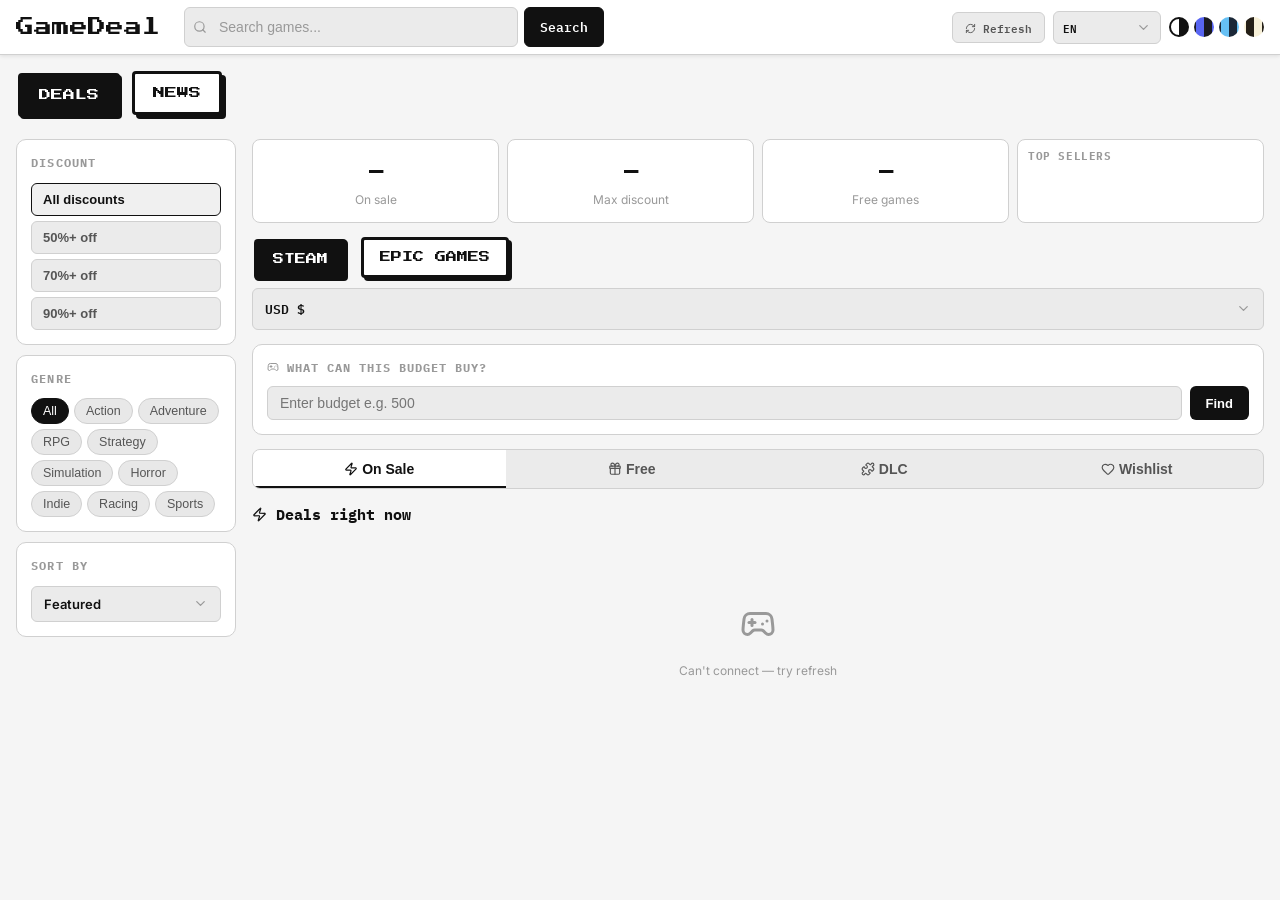
==== commit aadf51d2: "News images, currency-aware price history and wishlist, faster load - News: worker stores each artic" ====
--- a/Home.html
+++ b/Home.html
@@ -7,17 +7,13 @@
 <meta http-equiv="Pragma" content="no-cache">
 <meta http-equiv="Expires" content="0">
 <script>
-(function () {
-  if (!/[?&]r=/.test(location.search)) {
-    location.replace(location.pathname + '?r=' + Date.now() + location.hash);
-  } else {
-    history.replaceState(null, '', location.pathname + location.hash);
-  }
-})();
+if (/[?&]r=/.test(location.search)) history.replaceState(null, '', location.pathname + location.hash);
 </script>
 <title>GameDeal — Now</title>
 <link rel="preconnect" href="https://fonts.googleapis.com">
-<link href="https://fonts.googleapis.com/css2?family=IBM+Plex+Mono:wght@400;600;700&family=Inter:wght@400;500;600;700&family=Press+Start+2P&display=swap" rel="stylesheet">
+<link rel="preconnect" href="https://fonts.gstatic.com" crossorigin>
+<link rel="preconnect" href="https://steam-deal.chaluxxekrin.workers.dev" crossorigin>
+<link rel="dns-prefetch" href="https://gamenews.chaluxxekrin.workers.dev"><link href="https://fonts.googleapis.com/css2?family=IBM+Plex+Mono:wght@400;600;700&family=Inter:wght@400;500;600;700&family=Press+Start+2P&display=swap" rel="stylesheet">
 <script>document.write('<link rel="stylesheet" href="app/app.css?t=' + Date.now() + '">');</script>
 <noscript><link rel="stylesheet" href="app/app.css"></noscript>
 </head>
--- a/app/app.css
+++ b/app/app.css
@@ -65,6 +65,8 @@
 .dd.open .dd-chev{transform:rotate(180deg)}
 .dd-list{position:absolute;top:calc(100% + 5px);left:0;right:0;z-index:60;background:var(--surface);border:1px solid var(--border);border-radius:8px;box-shadow:0 8px 24px rgba(0,0,0,.18);padding:4px;opacity:0;visibility:hidden;transform:translateY(-6px);transition:opacity .16s,transform .16s,visibility .16s;max-height:280px;overflow-y:auto}
 .dd.open .dd-list{opacity:1;visibility:visible;transform:translateY(0)}
+.dd.up .dd-list{top:auto;bottom:calc(100% + 5px);transform:translateY(6px)}
+.dd.up.open .dd-list{transform:translateY(0)}
 .dd-opt{padding:9px 11px;border-radius:5px;font-size:13px;color:var(--text2);cursor:pointer;white-space:nowrap;transition:background .12s,color .12s}
 .dd-opt:hover{background:var(--hover);color:var(--text)}
 .dd-opt.on{background:var(--accent);color:var(--accent-text);font-weight:600}
@@ -213,12 +215,18 @@
 .nf-btn{padding:8px 16px;border:1px solid var(--border);border-radius:8px;background:var(--surface);color:var(--text2);font-size:13px;font-weight:600;cursor:pointer;transition:all .15s}
 .nf-btn:hover{border-color:var(--accent);color:var(--accent)}
 .nf-btn.on{background:var(--accent);color:var(--accent-text);border-color:var(--accent)}
-.news-list{display:flex;flex-direction:column;gap:8px}
-.news-item{display:flex;align-items:center;gap:12px;padding:13px 15px;background:var(--surface);border:1px solid var(--border);border-radius:10px;text-decoration:none;color:inherit;transition:border-color .15s,transform .1s}
-.news-item:hover{border-color:var(--accent);transform:translateX(2px)}
+.news-list{display:grid;grid-template-columns:repeat(auto-fill,minmax(270px,1fr));gap:14px}
+.news-item{display:flex;flex-direction:column;background:var(--surface);border:1px solid var(--border);border-radius:10px;overflow:hidden;text-decoration:none;color:inherit;transition:border-color .15s,transform .15s}
+.news-item:hover{border-color:var(--accent);transform:translateY(-2px)}
+.news-thumb{position:relative;aspect-ratio:16/9;background:var(--surface2);overflow:hidden;display:flex;align-items:center;justify-content:center}
+.news-thumb img{position:absolute;inset:0;width:100%;height:100%;object-fit:cover}
+.news-ph{font-family:'IBM Plex Mono',monospace;font-size:13px;font-weight:700;color:var(--text3)}
+.news-body{display:flex;flex-direction:column;gap:8px;padding:12px 14px 14px;flex:1}
+.news-meta{display:flex;align-items:center;justify-content:space-between;gap:8px}
 .news-src{flex-shrink:0;font-family:'IBM Plex Mono',monospace;font-size:11px;font-weight:700;color:var(--accent-text);background:var(--accent);padding:3px 8px;border-radius:5px;white-space:nowrap}
-.news-title{flex:1;font-size:14px;color:var(--text);font-weight:500;line-height:1.4}
-.news-date{flex-shrink:0;font-size:12px;color:var(--text3);font-family:'IBM Plex Mono',monospace;white-space:nowrap}
+.news-title{font-size:14px;color:var(--text);font-weight:600;line-height:1.4;display:-webkit-box;-webkit-line-clamp:3;-webkit-box-orient:vertical;overflow:hidden}
+.news-date{font-size:12px;color:var(--text3);font-family:'IBM Plex Mono',monospace;white-space:nowrap}
+.news-list>.empty,.news-list>.lmi{grid-column:1/-1}
 
 /* tablet (iPad portrait) + mobile: sidebar -> slide-in drawer */
 @media(max-width:900px){
@@ -268,8 +276,7 @@
   .modal-overlay{padding:0;align-items:stretch}
   .modal-box{max-width:none;border-radius:0;min-height:100%}
   .modal-title{font-size:19px}
-  .news-item{flex-wrap:wrap;gap:6px 10px}
-  .news-date{width:100%;order:3}
+  .news-list{grid-template-columns:1fr;gap:10px}
   .nf-btn{flex:1;text-align:center;min-height:40px}
   .news-search{max-width:none;flex:1 1 100%}
   .news-search input{font-size:16px}
--- a/app/app.css
+++ b/app/app.css
@@ -65,6 +65,8 @@
 .dd.open .dd-chev{transform:rotate(180deg)}
 .dd-list{position:absolute;top:calc(100% + 5px);left:0;right:0;z-index:60;background:var(--surface);border:1px solid var(--border);border-radius:8px;box-shadow:0 8px 24px rgba(0,0,0,.18);padding:4px;opacity:0;visibility:hidden;transform:translateY(-6px);transition:opacity .16s,transform .16s,visibility .16s;max-height:280px;overflow-y:auto}
 .dd.open .dd-list{opacity:1;visibility:visible;transform:translateY(0)}
+.dd.up .dd-list{top:auto;bottom:calc(100% + 5px);transform:translateY(6px)}
+.dd.up.open .dd-list{transform:translateY(0)}
 .dd-opt{padding:9px 11px;border-radius:5px;font-size:13px;color:var(--text2);cursor:pointer;white-space:nowrap;transition:background .12s,color .12s}
 .dd-opt:hover{background:var(--hover);color:var(--text)}
 .dd-opt.on{background:var(--accent);color:var(--accent-text);font-weight:600}
@@ -213,12 +215,18 @@
 .nf-btn{padding:8px 16px;border:1px solid var(--border);border-radius:8px;background:var(--surface);color:var(--text2);font-size:13px;font-weight:600;cursor:pointer;transition:all .15s}
 .nf-btn:hover{border-color:var(--accent);color:var(--accent)}
 .nf-btn.on{background:var(--accent);color:var(--accent-text);border-color:var(--accent)}
-.news-list{display:flex;flex-direction:column;gap:8px}
-.news-item{display:flex;align-items:center;gap:12px;padding:13px 15px;background:var(--surface);border:1px solid var(--border);border-radius:10px;text-decoration:none;color:inherit;transition:border-color .15s,transform .1s}
-.news-item:hover{border-color:var(--accent);transform:translateX(2px)}
+.news-list{display:grid;grid-template-columns:repeat(auto-fill,minmax(270px,1fr));gap:14px}
+.news-item{display:flex;flex-direction:column;background:var(--surface);border:1px solid var(--border);border-radius:10px;overflow:hidden;text-decoration:none;color:inherit;transition:border-color .15s,transform .15s}
+.news-item:hover{border-color:var(--accent);transform:translateY(-2px)}
+.news-thumb{position:relative;aspect-ratio:16/9;background:var(--surface2);overflow:hidden;display:flex;align-items:center;justify-content:center}
+.news-thumb img{position:absolute;inset:0;width:100%;height:100%;object-fit:cover}
+.news-ph{font-family:'IBM Plex Mono',monospace;font-size:13px;font-weight:700;color:var(--text3)}
+.news-body{display:flex;flex-direction:column;gap:8px;padding:12px 14px 14px;flex:1}
+.news-meta{display:flex;align-items:center;justify-content:space-between;gap:8px}
 .news-src{flex-shrink:0;font-family:'IBM Plex Mono',monospace;font-size:11px;font-weight:700;color:var(--accent-text);background:var(--accent);padding:3px 8px;border-radius:5px;white-space:nowrap}
-.news-title{flex:1;font-size:14px;color:var(--text);font-weight:500;line-height:1.4}
-.news-date{flex-shrink:0;font-size:12px;color:var(--text3);font-family:'IBM Plex Mono',monospace;white-space:nowrap}
+.news-title{font-size:14px;color:var(--text);font-weight:600;line-height:1.4;display:-webkit-box;-webkit-line-clamp:3;-webkit-box-orient:vertical;overflow:hidden}
+.news-date{font-size:12px;color:var(--text3);font-family:'IBM Plex Mono',monospace;white-space:nowrap}
+.news-list>.empty,.news-list>.lmi{grid-column:1/-1}
 
 /* tablet (iPad portrait) + mobile: sidebar -> slide-in drawer */
 @media(max-width:900px){
@@ -268,8 +276,7 @@
   .modal-overlay{padding:0;align-items:stretch}
   .modal-box{max-width:none;border-radius:0;min-height:100%}
   .modal-title{font-size:19px}
-  .news-item{flex-wrap:wrap;gap:6px 10px}
-  .news-date{width:100%;order:3}
+  .news-list{grid-template-columns:1fr;gap:10px}
   .nf-btn{flex:1;text-align:center;min-height:40px}
   .news-search{max-width:none;flex:1 1 100%}
   .news-search input{font-size:16px}
